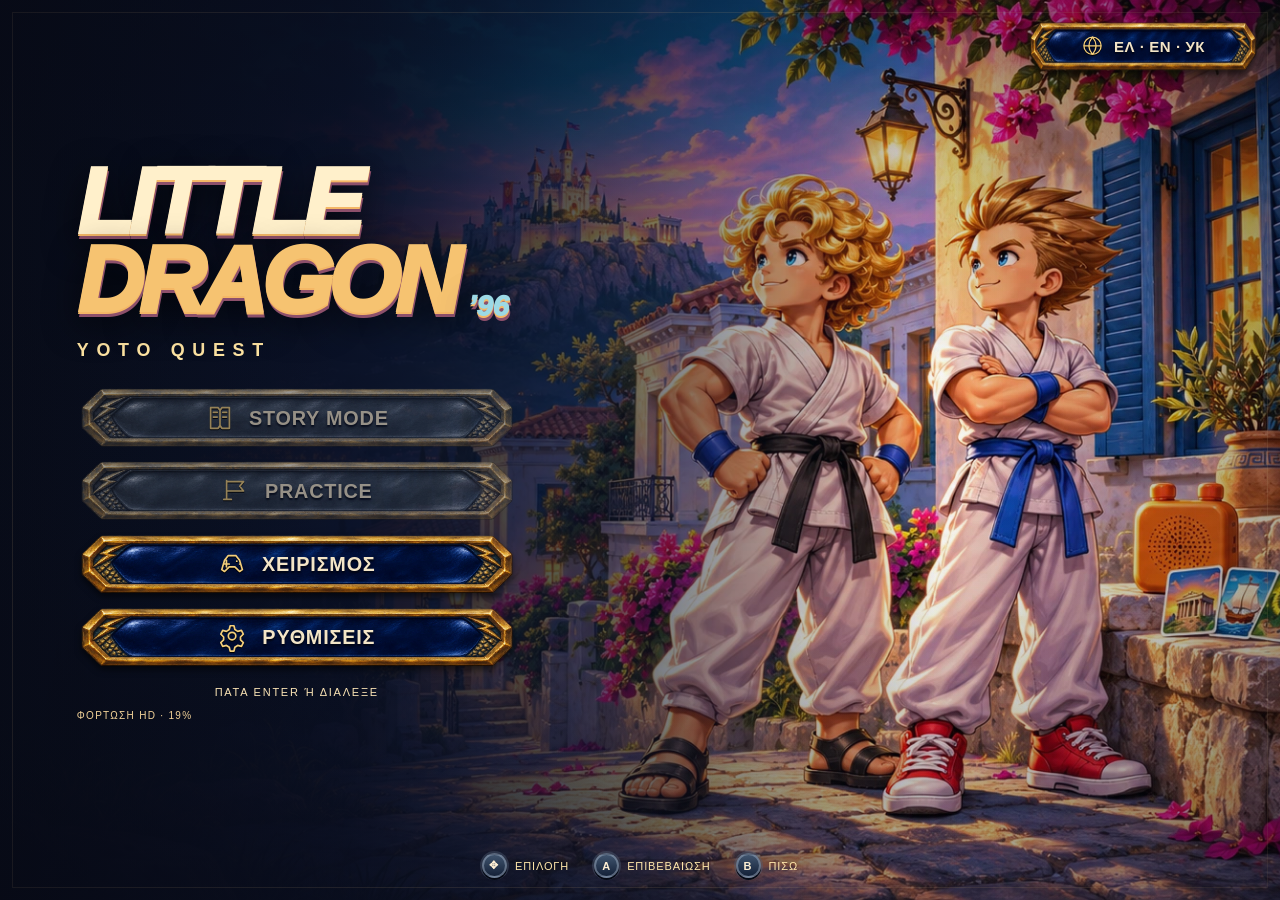
==== index.html @ 13156753 "Fix planted held-item idle poses and strengthen Normal and Hard" ====
<!doctype html>
<html lang="el">
<head>
  <meta charset="utf-8">
  <meta name="viewport" content="width=device-width,initial-scale=1,maximum-scale=1,user-scalable=no,viewport-fit=cover">
  <title>Little Dragon ’96 · Yoto Quest — Arcade Living Story 2.14</title>
  <meta name="description" content="An illustrated arcade adventure for one or two players. Full controller support, HD environments and cinematic atmosphere.">
  <link rel="icon" type="image/png" sizes="32x32" href="assets/app-icon-32.png?v=2.14">
  <link rel="apple-touch-icon" sizes="180x180" href="assets/app-icon-180.png?v=2.14">
  <link rel="manifest" href="manifest.webmanifest?v=2.14">
  <meta name="theme-color" content="#101a2b">
  <meta name="apple-mobile-web-app-capable" content="yes">
  <meta name="mobile-web-app-capable" content="yes">
  <meta name="apple-mobile-web-app-title" content="Yoto Quest">
  <meta name="apple-mobile-web-app-status-bar-style" content="black-translucent">
  <link rel="stylesheet" href="game.css?v=2.14">
  <link rel="stylesheet" href="remaster.css?v=2.14">
  <link rel="stylesheet" href="character-select.css?v=2.14">
  <link rel="stylesheet" href="family-arcade.css?v=2.14">
  <link rel="stylesheet" href="arcade24.css?v=2.14">
  <link rel="stylesheet" href="play-modes.css?v=2.14">
<link rel="stylesheet" href="campaign.css?v=2.14">
<link rel="stylesheet" href="handheld.css?v=2.14">
</head>
<body>
  <main id="game-shell">
    <div id="handheld-hardware" aria-hidden="true"><span class="handheld-brand">YOTO QUEST<small>DRAGON POCKET · 96</small></span><span class="handheld-bezel"></span><span class="handheld-deck-ring"></span><span class="handheld-power">POWER</span><span class="handheld-speaker"></span></div>
    <canvas id="game" width="1920" height="1080" aria-label="Little Dragon ’96 — πεδίο παιχνιδιού"></canvas>
    <button id="pause" class="utility" type="button" aria-label="Παύση" hidden>Ⅱ</button>
    <button id="enable-audio" type="button" hidden>ΕΝΕΡΓΟΠΟΙΗΣΗ ΗΧΟΥ</button>
    <div id="touch" hidden>
      <div class="direction">
        <button data-key="up" aria-label="Πάνω">▲</button>
        <button data-key="left" aria-label="Αριστερά">◀</button>
        <button data-key="down" aria-label="Κάτω">▼</button>
        <button data-key="right" aria-label="Δεξιά">▶</button>
      </div>
      <div class="actions">
        <button data-key="punch" aria-label="Γροθιά">👊</button>
        <button data-key="kick" aria-label="Κλωτσιά">🦶</button>
        <button data-key="block" aria-label="Άμυνα">🛡</button>
        <button data-key="jump" aria-label="Άλμα">↥</button>
        <button data-key="special" aria-label="Ενέργεια">✦</button>
        <button data-key="pickup" aria-label="Σήκωμα ή ρίψη αντικειμένου">↗</button>
        <button data-key="dodge" aria-label="Αποφυγή">↯</button>
      </div>
    </div>
    <section id="screen" aria-label="Μενού παιχνιδιού"><div id="panel"></div></section>
  </main>
  <script src="assets.js?v=2.14"></script>
<script src="world-assets.js?v=2.14"></script>
<script src="sprite-camera.js?v=2.14"></script>
<script src="game.js?v=2.14"></script>
<script src="remaster.js?v=2.14"></script>
<script src="touch-controls.js?v=2.14"></script>
<script src="difficulty.js?v=2.14"></script>
<script src="expansion-meta.js?v=2.14"></script>
<script src="expansion.js?v=2.14"></script>
<script src="character-select.js?v=2.14"></script>
<script src="game-surface.js?v=2.14"></script>
<script src="motion-meta.js?v=2.14"></script>
<script src="arcade-motion.js?v=2.14"></script>
<script src="town-meta.js?v=2.14"></script>
<script src="living-world.js?v=2.14"></script>
<script src="family-arcade.js?v=2.14"></script>
<script src="arcade24.js?v=2.14"></script>
<script src="director-meta.js?v=2.14"></script>
<script src="scene-layout.js?v=2.14"></script>
<script src="encounter-director.js?v=2.14"></script>
<script src="carry-meta.js?v=2.14"></script>
<script src="carry-motion.js?v=2.14"></script>
<script src="play-modes.js?v=2.14"></script>
<script src="campaign-data.js?v=2.14"></script>
<script src="campaign-meta.js?v=2.14"></script>
<script src="campaign-config.js?v=2.14"></script>
<script src="campaign-loader.js?v=2.14"></script>
<script src="campaign-flow.js?v=2.14"></script>
<script src="campaign-views.js?v=2.14"></script>
<script src="brawler-combat.js?v=2.14"></script>
<script src="campaign-scenes.js?v=2.14"></script>
<script src="brawler-air.js?v=2.14"></script>
<script src="brawler-shops.js?v=2.14"></script>
<script src="brawler-balance.js?v=2.14"></script>
<script src="brawler-grips.js?v=2.14"></script>
<script src="boss-waves.js?v=2.14"></script>
<script src="dynamic-weather.js?v=2.14"></script>
<script src="regional-weather.js?v=2.14"></script>
<script src="arcade-destruction.js?v=2.14"></script>
<script src="arcade-bomber.js?v=2.14"></script>
<script src="environment-audio.js?v=2.14"></script>
<script src="enemy-reactions.js?v=2.14"></script>
<script src="locales.js?v=2.14"></script>
<script src="campaign-locales.js?v=2.14"></script>
<script src="localization.js?v=2.14"></script>
</body></html>
---- game.css ----
:root {
  color-scheme: dark;
  font-family: 'Trebuchet MS', Verdana, sans-serif;
  color: #fff3e0;
  background: #080713;
  --gold: #ffcf7c;
  --edge: #5e4960;
}
* { box-sizing: border-box; }
body { margin: 0; }
[hidden] { display: none !important; }
#game-shell { position: fixed; inset: 0; display: grid; place-items: center; }
#game {
  width: min(100vw, 177.7778dvh);
  height: min(100dvh, 56.25vw);
  image-rendering: pixelated;
  background: #151329;
  box-shadow: 0 0 65px #000;
}
#screen {
  position: absolute;
  inset: 0;
  display: grid;
  align-items: safe center;
  justify-items: center;
  overflow: auto;
  padding: clamp(12px, 2vw, 32px);
  background: radial-gradient(ellipse at 50% 60%, #22153955, #090715e8);
}
#screen[data-page="home"] {
  background: linear-gradient(90deg, #100b1ce8, #100b1c30 64%, #0c081944), var(--scene) center / cover;
  justify-items: start;
}
#panel {
  width: min(100%, 960px);
  text-align: center;
}
#screen[data-page="home"] #panel {
  width: min(620px, 100%);
  padding: clamp(18px, 5vw, 80px);
  padding-right: 14px;
  text-align: left;
}
#screen[data-page="home"] .menu-links { justify-content: flex-start; }
h1, h2, p { margin: 0; }
h1, h2 { line-height: .96; }
.logo {
  font-size: clamp(46px, 8vw, 128px);
  font-style: italic;
  font-weight: 1000;
  letter-spacing: -.065em;
  color: var(--gold);
  text-shadow: 0 3px #ff8956, 4px 7px #a03f55, 7px 10px #22142c, 0 8px 22px #100714;
}
.subtitle {
  margin: 17px 0 26px;
  font-size: clamp(17px, 3vw, 35px);
  font-weight: 900;
  letter-spacing: .30em;
  color: #ffeede;
  text-shadow: 2px 4px #21182b;
}
.menu-links { display: flex; flex-wrap: wrap; justify-content: center; gap: 8px; }
button {
  font-family: inherit;
  font-weight: 800;
  font-size: 13px;
  line-height: 1.2;
  letter-spacing: .045em;
  cursor: pointer;
  padding: 11px 17px;
  color: #fff3e0;
  border: 1px solid #8b7696;
  border-radius: 3px;
  background: #251f37e8;
  box-shadow: 0 3px #0d0c19;
}
button.primary { border-color: #ffe0a0; color: #231326; background: #ffc977; box-shadow: 0 3px #a64d4b; }
button:hover { filter: brightness(1.18); }
button:focus-visible { outline: 2px solid #a4efed; outline-offset: 3px; }
.menu-main { display: grid; gap: 10px; margin: 0 0 15px; width: min(245px, 100%); }
.menu-main button { padding: 16px 18px; font-size: 16px; text-align: left; }
.frame {
  background: #1a1528f4;
  border: 1px solid var(--edge);
  border-top: 3px solid var(--gold);
  box-shadow: 0 15px 60px #000b;
  overflow: hidden;
}
.comic {
  display: grid;
  grid-template-rows: auto auto;
  width: min(100%, 960px, 139dvh);
  margin: auto;
  text-align: left;
}
.comic-art { position: relative; overflow: hidden; isolation: isolate; background: #171325; }
.comic img {
  display: block;
  width: 100%;
  height: min(56dvh, 520px);
  object-fit: cover;
  object-position: var(--scene-x, 50%) var(--scene-y, 46%);
  transform-origin: var(--scene-x, 50%) var(--scene-y, 46%);
}
.comic-light, .comic-motes, .comic-wipe { display: none; }
.comic-copy { padding: 14px clamp(14px, 3vw, 30px) 18px; }
.comic-copy h2 { margin: 5px 0 8px; font-size: clamp(17px, 3.7vw, 32px); color: var(--gold); }
.comic-copy p { font-size: clamp(13px, 2.6vw, 17px); line-height: 1.35; }
.comic-nav { margin-top: 12px; display: flex; align-items: center; justify-content: space-between; gap: 12px; }
.muted { color: #d4bdd3; font-size: 12px; }
.card { width: min(560px, 100%); margin: auto; padding: clamp(18px, 5vw, 44px); }
.card h2 { color: var(--gold); margin: 8px 0 14px; font-size: clamp(21px, 5vw, 40px); }
.card .menu-links { margin-top: 21px; }
.card p { line-height: 1.5; }
.hero-select { color: #b4eef9; }
.controls { width: 100%; text-align: center; border-collapse: collapse; margin-top: 12px; font-size: 13px; }
.controls th, .controls td { padding: 5px; border-bottom: 1px solid #433447; }
.controls th:first-child { text-align: left; }
.utility { position: absolute; z-index: 1; right: 10px; bottom: 10px; padding: 6px 10px; background: #110e1cc9; }
#enable-audio { position: absolute; z-index: 3; top: 9px; right: 9px; font-size: 11px; padding: 7px 10px; }
@media (prefers-reduced-motion: no-preference) {
  .cinematic { --glow: #ffad54; --mote: #ffe0a2; --pan: 1.095; --drift: -9px; --light: 69% 60%; }
  .cinematic[data-scene="moon"] { --glow: #8f9cff; --mote: #c0d1ff; --pan: 1.07; --drift: 15px; --light: 29% 11%; }
  .cinematic[data-scene="clue"] { --glow: #ffd398; --mote: #fff0c1; --pan: 1.14; --drift: -11px; --light: 55% 77%; }
  .cinematic[data-scene="petals"] { --glow: #ff929c; --mote: #ffa6bc; --pan: 1.075; --drift: 18px; --light: 32% 20%; }
  .cinematic[data-scene="gold"] { --glow: #ffd259; --mote: #ffe595; --pan: 1.085; --drift: -8px; --light: 50% 68%; }
  .cinematic img { animation: scene-push 9s cubic-bezier(.2,.65,.3,1) both; }
  .cinematic .comic-light, .cinematic .comic-motes, .cinematic .comic-wipe {
    display: block;
    position: absolute;
    inset: 0;
    pointer-events: none;
  }
  .cinematic .comic-light {
    background: radial-gradient(ellipse at var(--light), var(--glow), transparent 59%),
      linear-gradient(150deg, transparent 40%, var(--glow));
    mix-blend-mode: screen;
    animation: scene-light 7s 2 alternate both;
  }
  .cinematic .comic-motes i {
    position: absolute;
    top: var(--y);
    left: var(--x);
    width: var(--s);
    height: var(--s);
    background: var(--mote);
    box-shadow: 0 0 8px currentColor;
    opacity: 0;
    animation: scene-mote var(--duration) var(--delay) ease-in-out 3;
  }
  .cinematic[data-scene="petals"] .comic-motes i { border-radius: 65% 10% 65% 30%; }
  .cinematic[data-scene="gold"] .comic-motes i:nth-child(3n) { transform-origin: center; clip-path: polygon(50% 0, 63% 37%, 100% 50%, 63% 63%, 50% 100%, 37% 63%, 0 50%, 37% 37%); }
  .cinematic .comic-wipe {
    background: linear-gradient(132deg, #161023 60%, #271b40 75%, transparent 90%);
    transform-origin: top left;
    animation: scene-open 550ms cubic-bezier(.12,.65,.35,1) both;
  }
  .cinematic .comic-copy { animation: scene-caption 480ms 130ms ease-out backwards; }
  @keyframes scene-push {
    from { transform: scale(1.018); }
    to { transform: translateX(var(--drift)) scale(var(--pan)); }
  }
  @keyframes scene-light { from { opacity: .075; } to { opacity: .19; } }
  @keyframes scene-open { from { transform: translateX(0); } to { transform: translateX(110%); } }
  @keyframes scene-caption { from { opacity: 0; transform: translateY(7px); } to { opacity: 1; transform: translateY(0); } }
  @keyframes scene-mote {
    0% { opacity: 0; transform: translate(0, 9px) rotate(0); }
    45% { opacity: .69; }
    100% { opacity: 0; transform: translate(calc(var(--drift) * 3), -55px) rotate(130deg); }
  }
}
#touch { position: absolute; inset: auto 8px 7px; justify-content: space-between; align-items: end; display: none; pointer-events: none; }
#touch button { pointer-events: auto; padding: 0; min-width: 32px; min-height: 34px; touch-action: none; }
#touch .direction { display: grid; grid-template: auto auto / repeat(3, 1fr); gap: 2px; }
#touch .direction button:first-child { grid-column: 2; }
#touch .direction button:nth-child(2) { grid-area: 2 / 1; }
@media (pointer: coarse) {
  #touch { display: flex; }
  .utility { bottom: 82px; }
}
@media (max-width: 650px) {
  #screen[data-page="home"] { background-position: 45% center; }
  .comic img { height: min(46dvh, 60vw); }
}
---- remaster.css ----
/* Console presentation: theatrical screens, deliberate focus, no website card grid. */
:root{--gold:#f9d08c;--mint:#a3ece6;--safe-top:env(safe-area-inset-top,0px);--safe-bottom:env(safe-area-inset-bottom,0px);font-family:'Trebuchet MS',Verdana,sans-serif}
html,body{width:100%;height:100%;overflow:hidden;overscroll-behavior:none;touch-action:manipulation}
#game{image-rendering:auto;box-shadow:none}
#game-shell{background:#070a16}
#screen{isolation:isolate;padding:clamp(20px,4vw,65px);padding-bottom:calc(66px + var(--safe-bottom));overflow:hidden;background:radial-gradient(ellipse at 76% 30%,#483d5a88,transparent 65%),linear-gradient(105deg,#080d1cf5,#141b30e8)}
#screen::before{content:'';position:absolute;inset:12px;pointer-events:none;z-index:-1;border:1px solid #f4d39927;clip-path:polygon(0 0,100% 0,100% 100%,0 100%)}
#screen::after{content:'';position:absolute;inset:0;z-index:-1;pointer-events:none;background:radial-gradient(ellipse at center,transparent 35%,#07081390)}
#panel{max-height:100%;overflow-y:auto;overscroll-behavior:contain;scrollbar-width:thin;scrollbar-color:#8f7b6260 transparent;width:min(1100px,100%);text-align:left;padding:5px 8px}
#screen[data-page="home"]{background:linear-gradient(90deg,#080d1afc 0%,#0a1024ed 27%,#0d1326a0 48%,#16162b08 73%),var(--scene) 67% center/cover;align-items:center}
#screen[data-page="home"] #panel{padding:0 0 0 clamp(5px,3vw,50px);width:min(640px,57%);overflow:visible}
.edition-mark,.eyebrow{display:block;color:#bfc2d2;font-size:11px;font-weight:800;letter-spacing:.24em;margin-bottom:20px}
.logo{position:relative;font-size:clamp(43px,6.2vw,92px);line-height:.85;letter-spacing:-.055em;text-shadow:0 2px #f4b766,1px 5px #8d506b,0 10px 35px #000b;font-style:italic;color:#fff0cb}
.logo span{color:#f6c371}.logo em{font-size:.32em;letter-spacing:0;position:absolute;bottom:2px;margin-left:12px;color:#9cd9e5}
.subtitle{font-size:clamp(13px,1.4vw,20px);margin:22px 0 28px;letter-spacing:.43em;font-weight:800;color:#d8dbdf;text-shadow:none}
button{font:inherit;letter-spacing:inherit;border:0;border-radius:0;background:transparent;color:inherit;box-shadow:none;transition:color .12s,background .12s,transform .12s;touch-action:manipulation}
button.primary{background:transparent;color:var(--gold);border:0;box-shadow:none}
button:hover{filter:none;color:var(--gold)}
button:focus,button:focus-visible{outline:2px solid #f5d594;outline-offset:3px;background:#ffd38a17;color:#fff1cc}
.console-menu{display:grid;gap:3px;width:min(370px,100%)}
.console-menu button{position:relative;display:flex;align-items:center;gap:17px;min-height:61px;padding:9px 16px;text-align:left;border-left:2px solid transparent;outline:none}
.console-menu button b{display:block;font-size:clamp(16px,1.6vw,21px);letter-spacing:.04em}
.console-menu button small{display:block;color:#a4adc1;font-size:12px;margin-top:4px;font-weight:500}
.console-menu button .menu-arrow{font-size:9px;opacity:0;transform:translateX(-8px);color:var(--gold);transition:.15s}
.console-menu button:focus,.console-menu button:hover{border-left-color:var(--gold);background:linear-gradient(90deg,#edc88525,transparent);transform:translateX(5px)}
.console-menu button:focus .menu-arrow,.console-menu button:hover .menu-arrow{opacity:1;transform:none}
.title-note{display:block;margin-top:23px;font-size:10px;letter-spacing:.16em;color:#9ca5bc}
#hd-loading{display:block;margin-top:12px;font-size:10px;color:#f3d399;letter-spacing:.13em}button:disabled{opacity:.4;cursor:wait}
.console-hints{position:absolute;display:flex;align-items:center;gap:25px;bottom:calc(22px + var(--safe-bottom));left:clamp(30px,6vw,100px);right:25px;font-size:10px;letter-spacing:.08em;color:#bdc5d8;pointer-events:none}
.console-hints span{display:flex;align-items:center;gap:8px}.console-hints i{font-style:normal;display:inline-grid;place-items:center;border:1px solid #b1bed16e;border-radius:50%;min-width:22px;height:22px;padding:0 5px;color:#fff0d4;font-weight:800}
.console-settings,.console-guide{width:min(850px,100%);margin:auto}.console-settings header{display:flex;justify-content:space-between;align-items:baseline;gap:20px;border-bottom:1px solid #e6c79035;padding-bottom:16px}.console-settings header .eyebrow{margin:0;font-size:10px}.console-settings h2,.console-guide h2{font-size:clamp(24px,3.5vw,43px);font-weight:800;letter-spacing:.03em;color:#fff0cc}
.settings-tabs{display:flex;margin:20px 0 18px;border-bottom:1px solid #aeb8d025;gap:20px}.settings-tabs button{padding:10px 5px 14px;font-size:12px;letter-spacing:.10em;font-weight:800;border-bottom:2px solid transparent;color:#9fa9be}.settings-tabs button.active{color:var(--gold);border-bottom-color:var(--gold)}
.setting-list{display:grid;gap:4px}.setting-row{display:flex;align-items:center;justify-content:space-between;gap:20px;width:100%;min-height:61px;padding:11px 15px;border-bottom:1px solid #8f9bb91b;text-align:left}.setting-row b{font-size:13px;letter-spacing:.04em}.setting-row small{display:block;color:#a2aec5;font-size:11px;margin-top:4px}.setting-row strong{white-space:nowrap;color:var(--gold);font-size:13px}.setting-row i{font-style:normal;color:#94a2b9;padding:0 10px}
.setting-row:focus{outline-offset:-2px}.back-command{margin-top:20px;font-size:12px;letter-spacing:.09em;min-height:44px;padding:10px 15px;color:var(--gold)}
#pad-status{font-size:11px;color:#9dafc0;margin-top:15px;min-height:16px}
.frame{background:transparent;border:0;box-shadow:none;overflow:visible}.card{width:min(660px,100%);padding:30px 15px;text-align:center}.card h2{font-size:clamp(34px,5vw,60px);color:#ffe7ac;letter-spacing:.02em;margin:14px 0 23px}.card p{color:#b5c1d6;font-size:16px}.card .menu-links{display:grid;width:min(320px,100%);margin:30px auto 0;gap:8px}.card button{padding:13px 20px;font-weight:800;font-size:15px;letter-spacing:.05em;border-left:2px solid #aab8d226}.card button:focus{border-left-color:var(--gold)}
#screen[data-page="intro"],#screen[data-page="ending"]{padding:0;padding-bottom:0;background:#05070d}
#screen[data-page="intro"] #panel,#screen[data-page="ending"] #panel{width:100%;height:100%;max-height:none;overflow:hidden;padding:0}
.comic{display:block;position:relative;isolation:isolate;width:100%;height:100%;margin:0}.comic-art{position:absolute;inset:0}.comic img{width:100%;height:100%;object-fit:cover}.comic-copy{position:absolute;bottom:0;left:0;right:0;padding:70px clamp(24px,7vw,110px) calc(28px + var(--safe-bottom));background:linear-gradient(transparent,#060b1beb 38%,#060a16);text-align:left}.comic-copy h2{font-size:clamp(22px,3vw,38px);letter-spacing:.03em;margin:0 0 12px}.comic-copy p{font-size:clamp(14px,1.5vw,21px);line-height:1.5;max-width:900px}.comic-nav{margin-top:19px}.comic-nav button{font-size:13px;letter-spacing:.09em;padding:12px 22px;border-bottom:1px solid #f4cd8355}.comic-nav .muted{font-size:11px;letter-spacing:.15em}
#screen[data-page="intro"] .console-hints,#screen[data-page="ending"] .console-hints{display:none}
.guide-grid{display:grid;grid-template-columns:1fr 1fr;gap:35px;align-items:center;margin:28px 0}.guide-lines{display:grid;grid-template-columns:1fr 1fr;gap:16px}.guide-lines p{font-size:12px;line-height:1.4;color:#afbbce}.guide-lines b{display:block;color:#ffe3a2;font-size:11px;margin-bottom:4px}.keyboard-guide{font-size:12px;color:#b2bed0;line-height:1.7}
.controller-diagram{position:relative;width:280px;height:140px;margin:auto;border:2px solid #9ba9bd;border-radius:60px 60px 45px 45px;background:linear-gradient(130deg,#333f53,#182033)}.pad-wing{position:absolute;bottom:-19px;width:67px;height:86px;background:#222d41;border:2px solid #9ba9bd;border-top:0;border-radius:0 0 38px 28px}.pad-wing.left{left:-2px;transform:rotate(12deg)}.pad-wing.right{right:-2px;transform:rotate(-12deg)}.pad-cross{position:absolute;left:32px;top:25px;font-size:40px;color:#f3d19d}.pad-stick{position:absolute;left:108px;top:68px;font-size:32px;color:#7688a1}.pad-face{position:absolute;right:18px;top:14px;width:91px;height:82px}.pad-face i{position:absolute;font-style:normal;font-size:10px;color:#efddbf}.pad-face i:nth-child(1){top:0;left:30px}.pad-face i:nth-child(2){top:28px;left:0}.pad-face i:nth-child(3){top:28px;right:0}.pad-face i:nth-child(4){bottom:0;left:30px}
.touch-guide{font-size:12px;line-height:1.6;color:#b6c5d6;margin:12px 0}.touch-guide b{color:#f3d19d}
.utility{border:1px solid #f8d69066;border-radius:50%;width:44px;height:44px;bottom:auto;top:calc(45px + var(--safe-top));right:calc(14px + env(safe-area-inset-right,0px));background:#111c30a6;z-index:4;backdrop-filter:blur(8px)}
#enable-audio{display:none!important}.high-contrast button:focus{outline:3px solid #fff;background:#353f58}.calm *{animation:none!important;transition:none!important}
.asset-error{position:absolute;bottom:10px;left:20px;background:#301b2c;padding:14px}
/* Thumb reach zones, not a miniature keyboard. */
#touch{inset:0;z-index:3;pointer-events:none;align-items:initial;justify-content:initial}
#stick-zone{position:absolute;left:env(safe-area-inset-left,0px);bottom:var(--safe-bottom);width:min(43vw,310px);height:min(48vh,215px);pointer-events:auto;touch-action:none;user-select:none}
#stick-base{position:absolute;left:calc(50% - 53px);top:calc(50% - 53px);width:106px;height:106px;border:1px solid #e4eafb40;border-radius:50%;background:radial-gradient(circle,#b9cbf00b,#1b26394d);box-shadow:inset 0 0 24px #0003;opacity:.58;pointer-events:none}
#stick-base.engaged{opacity:1;border-color:#ffdda777}.stick-rings{position:absolute;inset:17px;border:1px solid #e7ebff25;border-radius:50%}#stick-knob{position:absolute;width:45px;height:45px;left:29.5px;top:29.5px;border-radius:50%;background:linear-gradient(135deg,#d3dbed77,#7184a64d);border:1px solid #f6e5c99c;box-shadow:0 3px 13px #0005}.stick-caption{position:absolute;left:0;right:0;bottom:7px;text-align:center;font-size:8px;letter-spacing:.18em;color:#dde7fa60;pointer-events:none}
.touch-cluster{position:absolute;bottom:calc(12px + var(--safe-bottom));right:calc(17px + env(safe-area-inset-right,0px));width:236px;height:166px;pointer-events:none}
#touch .action-disc{position:absolute;display:flex;align-items:center;justify-content:center;flex-direction:column;gap:2px;min-width:48px;min-height:48px;padding:5px;width:54px;height:54px;border-radius:50%;border:1px solid #d6e0f46b;background:radial-gradient(circle at 35% 25%,#63768b70,#131e32a3);color:#e7ecf8;box-shadow:0 3px 13px #0004,inset 0 0 10px #ffffff09;pointer-events:auto;touch-action:none;user-select:none;outline-offset:2px}
#touch .action-disc svg{width:25px;height:25px}#touch .action-disc small{font-size:6px;letter-spacing:.04em;font-weight:800}#touch .action-disc.attack{width:72px;height:72px;right:65px;bottom:3px;border-color:#ffd591a3;background:radial-gradient(circle at 35% 25%,#e1b26b8c,#77574482);color:#fff0ca}#touch .action-disc.attack svg{width:32px;height:32px}
#touch .action-disc.jump{right:0;bottom:35px}#touch .action-disc.block{right:5px;bottom:104px}#touch .action-disc.special{right:75px;bottom:95px;color:#aff3f3;border-color:#86ddde8c}#touch .action-disc.dodge{right:148px;bottom:57px;width:54px;height:54px}#touch .action-disc.pickup{right:148px;bottom:116px;color:#ffe7a8;border-color:#e6cc86b0}
#touch .action-disc.pressed{background:#f3ca9199;transform:scale(.93);border-color:#fff3d0;box-shadow:0 0 20px #ffc97730}.touch-onboarding{position:absolute;left:50%;top:40%;transform:translate(-50%,-50%);max-width:85%;width:max-content;padding:12px 18px;border-radius:20px;background:#0e192be8;border:1px solid #c9ddff40;font-size:12px;color:#e2ecff;pointer-events:none;text-align:center}
@media(pointer:coarse){#touch:not([hidden]){display:block}.utility{width:44px;height:44px;bottom:auto;top:calc(39px + var(--safe-top))}.console-hints{display:none}#screen{padding-bottom:calc(25px + var(--safe-bottom))}}
@media(pointer:coarse) and (orientation:portrait){.touch-game #game{align-self:start;margin-top:calc((100dvh - 56.25vw)*.24)}.touch-game #game-shell{background:radial-gradient(ellipse at 50% 65%,#1c2940,#070b16 65%)}#stick-zone{width:46vw;height:220px;bottom:calc(65px + var(--safe-bottom))}.touch-cluster{transform:scale(.89);transform-origin:bottom right;bottom:calc(95px + var(--safe-bottom));right:12px;width:224px}.touch-game .utility{top:calc(14px + var(--safe-top))}.touch-onboarding{top:62%;font-size:11px;max-width:94%}}
@media(pointer:coarse) and (max-height:430px){#stick-zone{height:170px;width:32vw}.touch-cluster{transform:scale(.90);transform-origin:bottom right;bottom:calc(7px + var(--safe-bottom))}.stick-caption{bottom:3px}}
.left-handed #stick-zone{left:auto;right:env(safe-area-inset-right,0px)}.left-handed .touch-cluster{right:auto;left:calc(17px + env(safe-area-inset-left,0px));transform-origin:bottom left}
@media(pointer:coarse) and (orientation:portrait){.comic-art{padding-top:12dvh;display:block}.comic img{width:100%;height:auto;aspect-ratio:16/9;object-fit:contain;object-position:center;animation:none}.comic-copy{bottom:6dvh;padding-top:35px}.comic-nav button{min-height:48px}}
.difficulty-screen{width:min(1040px,100%);margin:auto;text-align:center}.difficulty-screen .eyebrow{margin-bottom:15px}.difficulty-screen h2{color:#ffe4aa;font-size:clamp(25px,4vw,48px);letter-spacing:.02em}.difficulty-intro{font-size:14px;color:#b6c5d7;margin-top:15px}.difficulty-options{display:grid;grid-template-columns:repeat(3,1fr);gap:20px;margin-top:32px}.difficulty-choice{position:relative;display:flex;flex-direction:column;align-items:center;justify-content:center;gap:12px;min-height:240px;padding:25px 20px;border-top:1px solid #a5bbd14a;border-bottom:1px solid #a5bbd14a;background:linear-gradient(0deg,#111d3220,#1d2b4330);text-align:center}.difficulty-mark{font-size:37px;font-family:Georgia,serif;color:#a3bacb;letter-spacing:.1em}.difficulty-choice b{font-size:20px;letter-spacing:.06em;color:#f0e4c8}.difficulty-choice strong{font-size:12px;color:#b9cbd7}.difficulty-choice>span:last-child{font-size:12px;line-height:1.6;color:#95a9be;max-width:250px}.difficulty-choice:focus,.difficulty-choice:hover{background:linear-gradient(0deg,#f4c67910,#f4c67920);border-color:#f8d18b;outline:2px solid #f8d18b}.difficulty-choice:focus .difficulty-mark{color:#f8d18b}.difficulty-choice.selected::after{content:'ΤΕΛΕΥΤΑΙΑ ΕΠΙΛΟΓΗ';position:absolute;top:8px;font-size:8px;letter-spacing:.12em;color:#ddc99e}
@media(max-height:550px) and (min-width:700px){.difficulty-options{margin-top:17px;gap:14px}.difficulty-choice{min-height:170px;padding:18px 13px;gap:7px}.difficulty-mark{font-size:27px}.difficulty-choice b{font-size:17px}.difficulty-choice>span:last-child{font-size:10px}.difficulty-intro{margin-top:10px;font-size:12px}.difficulty-screen .eyebrow{margin-bottom:10px;font-size:9px}}
@media(max-width:699px){.difficulty-options{grid-template-columns:1fr;gap:10px;margin-top:22px}.difficulty-choice{display:grid;grid-template-columns:46px 1fr;min-height:106px;gap:4px 12px;padding:15px;text-align:left;align-items:center}.difficulty-mark{grid-row:1/4;align-self:center;font-size:29px}.difficulty-choice b{font-size:17px}.difficulty-choice strong{font-size:10px}.difficulty-choice>span:last-child{font-size:10px;max-width:none;line-height:1.4}.difficulty-choice.selected::after{top:5px;right:9px;font-size:7px}.difficulty-intro{font-size:12px;line-height:1.6}.difficulty-screen h2{font-size:26px}}
.story-canvas{display:block;width:100%;height:100%;object-fit:cover}.comic-nav .comic-skip{font-size:10px;color:#bec5d6;padding:12px;min-height:44px}.comic-nav{flex-wrap:wrap}.difficulty-choice.selected::after{content:'ΠΡΟΕΠΙΛΟΓΗ'}
@media(pointer:coarse) and (orientation:portrait){.story-canvas{width:100%;height:auto;aspect-ratio:16/9;object-fit:contain}#screen[data-page="home"]{background-color:#080f20;background-image:linear-gradient(0deg,#080f20 25%,#080f20e0 48%,#080f2000 78%),var(--scene);background-size:100% 100%,auto 48dvh;background-position:center,70% top;background-repeat:no-repeat}}
@media(max-height:650px) and (min-width:700px){#screen{padding:18px 40px 47px}.edition-mark{margin-bottom:12px;font-size:9px}.logo{font-size:57px}.subtitle{margin:14px 0 15px}.console-menu button{min-height:44px;padding:6px 12px}.console-menu button b{font-size:15px}.console-menu button small{font-size:10px}.title-note{margin-top:15px}.console-hints{bottom:12px}.setting-row{min-height:47px;padding:7px 12px}.settings-tabs{margin:10px 0}.console-settings h2{font-size:26px}.guide-grid{margin:18px 0;gap:20px}.guide-lines{gap:9px}.controller-diagram{transform:scale(.8)}.back-command{margin-top:8px}.card{padding:10px}.card h2{font-size:36px}}
@media(max-width:699px){#screen{padding:calc(23px + var(--safe-top)) 18px calc(64px + var(--safe-bottom))}#screen[data-page="home"]{background-position:64% center;background-image:linear-gradient(0deg,#080f20ff 5%,#080f20e0 45%,#080e2080 76%),var(--scene);align-items:end}#screen[data-page="home"] #panel{width:100%;padding:0 9px}.edition-mark{font-size:8px;margin-bottom:15px}.logo{font-size:58px}.subtitle{font-size:13px;margin:18px 0 20px}.console-menu{width:100%}.console-menu button{min-height:55px}.console-menu button b{font-size:17px}.title-note{font-size:8px;margin-top:18px}.console-hints{left:25px;gap:14px;bottom:calc(18px + var(--safe-bottom));font-size:8px}.console-hints i{height:20px;min-width:20px}.console-hints span:last-child{display:none}.console-settings header{display:block}.console-settings header .eyebrow{margin-bottom:10px}.settings-tabs{gap:7px;justify-content:space-between}.settings-tabs button{font-size:9px;min-height:44px}.setting-row{min-height:70px;gap:8px;padding:10px 7px}.setting-row b{font-size:11px}.setting-row small{font-size:10px;max-width:165px}.setting-row strong{font-size:10px}.setting-row i{padding:0 3px}.guide-grid{grid-template-columns:1fr;margin:20px 0;gap:28px}.controller-diagram{transform:scale(.82);margin-bottom:-10px}.guide-lines{gap:13px}.keyboard-guide{font-size:10px}.comic-copy{padding:65px 22px calc(23px + var(--safe-bottom))}.comic-copy h2{font-size:21px}.comic-copy p{font-size:14px}.comic img{height:100%;object-position:var(--scene-x) 35%}.comic-nav button{padding:13px;font-size:11px}.card p{font-size:14px}}
---- character-select.css ----
#screen[data-page="characters"]{background:radial-gradient(ellipse at 50% 65%,#29485b55,transparent 65%),repeating-linear-gradient(135deg,#111c2a 0 2px,#0b1422 2px 9px);--seat-color:#86eaff}
.character-screen{width:min(100%,940px);margin:auto;text-align:center}.character-screen h2{font-size:clamp(28px,3.6vw,48px);font-style:italic;color:var(--seat-color);text-shadow:3px 3px #152b40}.character-screen h2 em{display:block;font-size:.43em;letter-spacing:.16em;color:#fff0ce;margin-top:12px;font-style:normal}.character-status{font-size:12px;color:#c3d5e1;min-height:20px;margin-top:20px;letter-spacing:.04em}
.hero-options{display:grid;grid-template-columns:1fr 1fr;gap:24px;max-width:750px;margin:24px auto 0}.hero-choice{position:relative;display:flex;flex-direction:column;align-items:center;isolation:isolate;border:2px solid #7895ab55;background:linear-gradient(150deg,#26425888,#101e32);padding:0;overflow:hidden;min-height:350px;transition:border-color .15s,box-shadow .15s}.hero-choice::before{content:'';position:absolute;inset:0;background:radial-gradient(ellipse at 50% 40%,#b8e7ff22,transparent 70%);z-index:-1}.hero-choice canvas{display:block;width:100%;height:clamp(210px,32dvh,355px);object-fit:contain;filter:drop-shadow(2px 0 0 #a1d3df77) drop-shadow(-2px 0 0 #a1d3df77)}.hero-choice:focus,.hero-choice:hover{outline:2px solid var(--seat-color);outline-offset:5px;border-color:var(--seat-color);box-shadow:0 0 35px #a0e5ff25;background:linear-gradient(150deg,#315f72,#13263c)}.hero-choice:focus canvas,.hero-choice:hover canvas{filter:drop-shadow(3px 0 0 var(--seat-color)) drop-shadow(-3px 0 0 var(--seat-color)) drop-shadow(0 0 12px #b1edff55)}.hero-name{display:block;width:100%;padding:15px 10px 11px;background:#0c1527cc;border-top:1px solid #b8ddf344}.hero-name b{display:block;font-size:25px;letter-spacing:.08em;color:#fff2cc}.hero-name small{display:block;margin-top:7px;font-size:11px;color:#b8c5d6;font-weight:500}.hero-seat{position:absolute;left:16px;top:14px;font-size:25px;font-style:italic;font-weight:900;color:var(--seat-color);z-index:1;text-shadow:2px 2px #0c1b2e}.hero-confirm{display:block;font-size:10px;letter-spacing:.18em;padding:12px;color:var(--seat-color);opacity:.4}.hero-choice:focus .hero-confirm{opacity:1}.hero-locked{animation:hero-lock .36s steps(1,end) 2!important}.hero-locked .hero-confirm{opacity:1}.hero-locked .hero-confirm::before{content:var(--hero-ready-text,'ΕΤΟΙΜΟΣ! · ')}
@keyframes hero-lock{0%,100%{background:#fff0c3;border-color:#fff8de;box-shadow:0 0 50px #fff0b780}50%{background:#173b53;border-color:var(--seat-color);box-shadow:0 0 25px #8be5ff55}}
#game-shell,#game-shell *{-webkit-user-select:none;user-select:none;-webkit-touch-callout:none;-webkit-tap-highlight-color:transparent}#game-shell img,#game-shell canvas{-webkit-user-drag:none}#game-shell{width:var(--game-viewport-width,100vw);height:var(--game-viewport-height,100dvh)}#game{width:min(100vw,calc(var(--game-viewport-height,100dvh)*16/9));height:min(var(--game-viewport-height,100dvh),56.25vw)}.viewport-changing #game-shell *,.viewport-changing #game-shell *::before,.viewport-changing #game-shell *::after{transition:none!important}
@media(pointer:coarse) and (orientation:portrait){#screen[data-page="home"]{background-size:100% 100%,auto 48dvh;background-position:center,75% top;background-repeat:no-repeat}.touch-game #game{margin-top:calc((var(--game-viewport-height,100dvh) - 56.25vw)*.24)}}
.calm .hero-locked{animation:none!important;outline:4px solid #fff1b0;outline-offset:5px}
.arcade-story-hint{display:flex;justify-content:space-between;gap:25px;margin-top:24px;padding-top:12px;border-top:1px solid #fff1cf33;color:#c8d4df;font-size:10px;letter-spacing:.13em;animation:story-hint 2.4s ease-in-out infinite}.comic{cursor:pointer}.arcade-story-hint span{color:#ffe2a3}@keyframes story-hint{50%{opacity:.55}}
.title-ambient{position:absolute;inset:0;width:100%;height:100%;pointer-events:none;z-index:0}#screen[data-page="home"] #panel{position:relative;z-index:1}
@media(max-width:699px){.hero-options{gap:12px;margin-top:18px}.hero-choice{min-height:260px}.hero-choice canvas{height:220px}.hero-name{padding:13px 4px}.hero-name b{font-size:18px}.hero-name small{font-size:9px}.hero-confirm{font-size:8px;letter-spacing:.06em}.hero-seat{font-size:19px;left:9px;top:10px}.character-status{font-size:10px;line-height:1.6}.character-screen h2{font-size:31px}}
@media(max-height:550px) and (min-width:700px){.character-screen .eyebrow{font-size:9px;margin-bottom:8px}.character-screen h2{font-size:26px}.character-screen h2 em{margin-top:6px}.character-status{margin-top:9px;font-size:10px}.hero-options{margin-top:8px;max-width:570px;gap:20px}.hero-choice{min-height:190px}.hero-choice canvas{height:135px}.hero-name{padding:7px}.hero-name b{font-size:17px}.hero-name small{display:none}.hero-confirm{padding:7px;font-size:8px}.hero-seat{font-size:20px}}
---- family-arcade.css ----
#screen[data-page="intro"],#screen[data-page="ending"]{padding:16px!important;background:radial-gradient(ellipse at center,#243148,#060a13 80%);align-items:center;justify-content:center}
#screen[data-page="intro"] #panel,#screen[data-page="ending"] #panel{width:min(1060px,92vw,calc((100dvh - 190px)*1.777));height:auto;max-height:96dvh;padding:0}
.comic{height:auto!important;display:flex;flex-direction:column;border:1px solid #e6c98a8c;box-shadow:0 15px 65px #000b,0 0 0 5px #182238;margin:auto;background:#101c30;overflow:hidden}
.comic-art{position:relative!important;inset:auto!important;aspect-ratio:16/9;padding:0!important;flex:none;width:100%;overflow:hidden}
.comic-art .story-canvas{width:100%;height:100%;object-fit:contain}
.comic-copy{position:relative!important;inset:auto!important;background:linear-gradient(130deg,#19273c,#0e182b);padding:17px 25px!important;min-height:142px;border-top:1px solid #dbc18c6b;text-align:left}
.comic-copy h2{font-size:clamp(16px,2vw,25px);margin:0 0 8px;color:#ffdea0}
.comic-copy p{font-size:clamp(13px,1.4vw,18px);line-height:1.55;min-height:3.1em;margin:0;font-family:"Trebuchet MS",sans-serif;color:#f0eee4}
.arcade-story-hint{position:relative;inset:auto;margin:10px 0 0;font-size:9px;color:#bdd0e1;display:flex;justify-content:space-between}
.arcade-story-hint[data-typing]::after{content:var(--story-reveal-hint,'A / ΑΓΓΙΓΜΑ · ΟΛΟ ΤΟ ΚΕΙΜΕΝΟ');color:#ffdfa0}
.arcade-story-hint[data-typing]{font-size:0}.arcade-story-hint[data-typing] span{font-size:9px}
#touch .touch-cluster{width:195px;height:180px}
#touch .action-disc{width:58px;height:58px}
#touch .action-disc.attack{width:68px;height:68px;right:124px;bottom:62px}
#touch .action-disc.jump{right:62px;bottom:0}
#touch .action-disc.block{right:0;bottom:62px}
#touch .action-disc.pickup{right:62px;bottom:124px;display:flex!important}
#touch .action-disc.pickup:disabled{opacity:.45}
#touch .action-disc.attack.charging{box-shadow:0 0 0 3px #ffe29d99,0 0 25px #e2bb7666}
#stick-base.running{border-color:#ffde9c;box-shadow:0 0 18px #f9d48844}
@media(max-width:600px){#screen[data-page="intro"] #panel,#screen[data-page="ending"] #panel{width:94vw}.comic-copy{padding:14px 15px!important;min-height:160px}.comic-copy h2{font-size:17px}.comic-copy p{font-size:14px}}
@media(max-height:500px) and (min-width:600px){#screen[data-page="intro"] #panel,#screen[data-page="ending"] #panel{width:min(75vw,calc((100dvh - 124px)*1.777))}.comic-copy{min-height:100px;padding:9px 14px!important}.comic-copy h2{font-size:14px;margin-bottom:4px}.comic-copy p{font-size:11px;line-height:1.4}.arcade-story-hint{margin-top:6px;font-size:8px}}
---- arcade24.css ----
/* Physical command plaques, cabinet panels and fighting-game roster frames. */
#game-shell{touch-action:none;overscroll-behavior:none}
#game,#touch,#touch *{touch-action:none}
#panel{scrollbar-width:none}#panel::-webkit-scrollbar{display:none}
#panel .arcade-command{position:relative;isolation:isolate;display:flex;align-items:center;justify-content:center;gap:14px;min-height:68px;width:100%;padding:14px 42px;border:0!important;outline:0;background:transparent!important;color:#f3e5c7;box-shadow:none!important;transform:none!important;transition:none!important;text-shadow:0 2px 2px #020510;font-weight:900;letter-spacing:.035em;cursor:pointer}
#panel .arcade-command::before{content:'';position:absolute;inset:0;background-image:url('assets/arcade-button-skin.webp');background-size:100% 400%;background-position:center 0%;background-repeat:no-repeat;z-index:-1;filter:drop-shadow(0 4px 3px #0008);pointer-events:none}
#panel .arcade-command:is(:focus,:focus-visible,:hover,.active)::before{background-position:center 33.333333%;filter:drop-shadow(0 0 8px #ffd98855)}
#panel .arcade-command:active::before{background-position:center 66.666667%}
#panel .arcade-command:disabled::before{background-position:center 100%;filter:none}
#panel .arcade-command:disabled{opacity:.6;cursor:default}
#panel .arcade-command b{font-size:clamp(16px,1.55vw,23px);font-weight:900;color:inherit}
.command-icon{display:flex;align-items:center;justify-content:center;width:30px;height:30px;color:#f4cf7c;flex:none}.command-icon svg{width:100%;height:100%;filter:drop-shadow(0 1px #000)}
.command-chevron{position:absolute;right:24px;color:#f8d58c;font-size:12px;opacity:0}
.arcade-command:is(:focus,:focus-visible):not(:disabled) .command-chevron{opacity:1}
.console-menu{gap:5px;width:min(440px,100%)}
#screen[data-page="home"] #panel{width:min(650px,57%);padding-left:clamp(6px,2vw,35px)}
.arcade-title .logo{font-size:clamp(56px,7.2vw,100px)}.arcade-title .subtitle{margin:20px 0 23px;color:#ffe5a3}
.arcade-start-hint{display:block;text-align:center;width:min(440px,100%);margin-top:15px;font-size:11px;letter-spacing:.16em;color:#fbe4b5;animation:arcade-cue 1.3s steps(1,end) infinite}
@keyframes arcade-cue{0%,65%{opacity:1}66%,100%{opacity:.35}}
.calm .arcade-start-hint{animation:none}
.console-hints{justify-content:center;left:20px;right:20px;font-size:11px;color:#ffe7ab}
.console-hints i{border-width:2px;box-shadow:0 2px 0 #050914,0 0 0 2px #52607666;background:linear-gradient(#40546e,#142138);min-width:25px;height:25px}
.arcade-settings,.arcade-guide,.arcade-difficulty{max-width:1020px;margin:auto;text-align:center}
.arcade-settings h2,.arcade-guide h2,.arcade-difficulty h2{font-size:clamp(24px,3vw,42px);font-style:italic;color:#ffe5a3;text-shadow:2px 3px #5a391e,0 0 16px #000;margin:0 0 16px}
.arcade-settings .settings-tabs{display:grid;grid-template-columns:repeat(4,1fr);gap:10px;margin:12px 0 17px;border:0}
#panel .arcade-tab{min-height:59px;padding:12px 20px;gap:8px}
#panel .arcade-tab b{font-size:13px}.arcade-tab>svg{width:24px;height:24px;color:#f8d790;flex:none}
.arcade-settings .setting-list{display:grid;grid-template-columns:1fr 1fr;gap:9px 16px}
#panel .arcade-setting{flex-direction:column;gap:5px;min-height:85px;padding:15px 34px}
#panel .arcade-setting b{font-size:14px}
.setting-value{display:flex;gap:17px;align-items:center;justify-content:center;color:#ffe3a4;width:100%}.setting-value strong{font-size:15px;white-space:nowrap}.setting-value i{font-style:normal;font-size:10px;color:#c9e4f0}
.arcade-settings>.arcade-command,.arcade-guide>.arcade-command,.arcade-difficulty>.arcade-command{max-width:350px;margin:12px auto 0}
.arcade-settings #pad-status,.arcade-guide #pad-status{min-height:0;margin:7px 0;font-size:11px}
.arcade-control-grid{display:grid;grid-template-columns:1fr 1fr;gap:20px;margin:28px auto 24px;text-align:left}
.arcade-control{display:flex;align-items:center;gap:17px;padding:15px;background:linear-gradient(130deg,#172e48,#0c1829);border:3px ridge #bc985b;border-radius:10px;box-shadow:0 5px 0 #040c17}
.control-cap{display:grid;place-items:center;flex:none;width:67px;height:67px;border-radius:50%;background:radial-gradient(circle at 35% 25%,#5bb6e0,#15436b);border:4px ridge #7bbce0;box-shadow:0 4px #050b17,inset 0 0 0 3px #163f5c;color:white;font-weight:900;font-size:17px;text-shadow:1px 2px #000}
.cap-1{background:radial-gradient(circle at 35% 25%,#70bd69,#285c27);border-color:#a3d28c}.cap-2{background:radial-gradient(circle at 35% 25%,#e66e5c,#7e201e);border-color:#ed9c78}.cap-3{background:radial-gradient(circle at 35% 25%,#e9c16a,#7b5817);border-color:#f3da8b}
.arcade-control b{display:block;color:#ffe2a2;font-size:18px}.arcade-control div>span{display:block;font-size:13px;color:#d9e6ef;margin-top:8px;line-height:1.5}
.arcade-run-guide{color:#f3dfb6;font-size:14px;letter-spacing:.07em}.arcade-run-guide span{margin-left:25px}.arcade-guide .keyboard-guide{font-size:11px;line-height:1.65;text-align:center;margin:15px 0;color:#a9c4d9}
.arcade-difficulty .difficulty-options{gap:20px;margin:25px 0 20px}
.arcade-difficulty .difficulty-choice{position:relative;min-height:260px;gap:20px;padding:25px 14px;background:radial-gradient(ellipse at 50% 30%,#274b6f,#101e32 75%);border:6px ridge #a4824b;box-shadow:0 7px 0 #040a13,inset 0 0 0 3px #0b1524;outline:0;border-radius:14px}
.arcade-difficulty .difficulty-choice:focus,.arcade-difficulty .difficulty-choice:hover{border-color:#ffe2a2;box-shadow:0 7px 0 #040a13,0 0 22px #f8ce7455,inset 0 0 0 3px #0b1524}
.difficulty-medals{display:flex;justify-content:center;gap:7px;color:#f9c86c;filter:drop-shadow(0 3px 0 #67451d)}.difficulty-medals svg{width:48px;height:48px;fill:#edb54a;stroke:#ffe5a7;stroke-width:1}
.arcade-difficulty .difficulty-choice b{font-size:24px}.arcade-difficulty .difficulty-choice strong{font-size:12px;color:#b8d8ed}.difficulty-prompt{color:#ffdfa3;font-size:11px!important;opacity:0}.difficulty-choice:focus .difficulty-prompt{opacity:1}.difficulty-choice.selected::after{display:none}
.hero-choice{border:6px ridge #9c8a58;border-radius:12px;background:radial-gradient(ellipse at 50% 35%,#2b4f66,#101b2b 80%);box-shadow:0 7px 0 #050b12}
.hero-choice:focus{border-color:#ffe9b0;outline:2px solid var(--seat-color);outline-offset:3px}
.hero-choice:disabled{opacity:.43;filter:grayscale(.7);cursor:default;animation:none!important}
.hero-choice:disabled .hero-confirm{opacity:1;color:#fff1c9;font-weight:900;font-size:11px}.hero-name{border-top:3px ridge #ae945e;background:linear-gradient(#273e54,#101c2b)}.hero-name b{text-shadow:2px 2px #0b111e}.hero-confirm{padding:11px;color:#ffe1a2;font-weight:900}
.card{width:min(760px,100%);padding:24px 25px;border:5px ridge #a98a54;border-radius:12px;background:radial-gradient(ellipse at 50% 10%,#243b54f5,#0b1526fa);box-shadow:0 12px 45px #000a;text-align:center}
.card .menu-links{display:grid;grid-template-columns:1fr 1fr;gap:8px;width:100%;max-width:680px;margin:24px auto 0}
.card .arcade-command:only-child{grid-column:1/-1;max-width:440px;margin:auto}
.card h2{font-style:italic;text-shadow:2px 3px #614021}.card p{color:#dae6ec;line-height:1.55}
#screen[data-page="play"]{touch-action:none}
@media(max-width:699px){
 #screen{padding:calc(15px + var(--safe-top)) 12px calc(18px + var(--safe-bottom))}
 #screen[data-page="home"] #panel{width:100%;padding:0 8px}.arcade-title .logo{font-size:62px}.arcade-title .subtitle{margin:15px 0 20px}.console-menu{width:100%;max-width:400px;gap:4px}
 #panel .arcade-command{min-height:65px;padding:13px 32px;gap:12px}#panel .arcade-command b{font-size:17px}.command-icon{width:26px;height:26px}
 .arcade-settings .settings-tabs{gap:3px;margin:10px -3px 12px}#panel .arcade-tab{flex-direction:column;min-height:62px;padding:7px 10px;gap:3px}#panel .arcade-tab b{font-size:9px}.arcade-tab>svg{width:20px;height:20px}
 .arcade-settings .setting-list{gap:7px}#panel .arcade-setting{min-height:86px;padding:15px 15px;gap:8px}#panel .arcade-setting b{font-size:11px}.setting-value{gap:7px}.setting-value strong{font-size:11px}.setting-value i{font-size:8px}
 .arcade-control-grid{grid-template-columns:1fr;gap:9px;margin:18px 0}.arcade-control{padding:10px;gap:13px}.control-cap{width:49px;height:49px;font-size:14px}.arcade-control b{font-size:15px}.arcade-control div>span{font-size:12px;margin-top:4px}.arcade-run-guide{font-size:11px}.arcade-run-guide span{display:block;margin:10px 0}.arcade-guide .keyboard-guide{font-size:9px}
 .arcade-difficulty .difficulty-options{display:flex;flex-direction:column;margin:20px 0;gap:13px}.arcade-difficulty .difficulty-choice{display:grid;grid-template-columns:100px 1fr;grid-template-rows:auto auto;min-height:98px;padding:15px 12px;gap:8px 10px;border-width:4px;text-align:left}.difficulty-medals{grid-row:1/3;gap:3px}.difficulty-medals svg{width:29px;height:29px}.arcade-difficulty .difficulty-choice b{font-size:20px}.arcade-difficulty .difficulty-choice strong{font-size:10px}.difficulty-prompt{display:none}
 .hero-options{gap:12px}.hero-choice{border-width:4px}.hero-name b{font-size:19px}.hero-name small{font-size:8px}.hero-confirm{font-size:8px;padding:10px 5px}.hero-choice:disabled .hero-confirm{font-size:8px}
 .card{padding:18px 12px}.card .menu-links{grid-template-columns:1fr;gap:6px}.card h2{font-size:32px}.card p{font-size:13px}.card .arcade-command{min-height:62px!important}
}
@media(max-height:500px) and (min-width:700px){
 #screen{padding:12px 24px 15px}.console-hints{bottom:4px;font-size:8px;gap:14px}.console-hints i{min-width:16px;height:16px;font-size:9px}
 #screen[data-page="home"] #panel{width:49%;padding:0}.arcade-title .logo{font-size:49px}.arcade-title .subtitle{font-size:11px;margin:10px 0}.console-menu{gap:1px}#panel .arcade-command{min-height:48px;padding:9px 30px;gap:10px}#panel .arcade-command b{font-size:14px}.command-icon{width:23px;height:23px}.arcade-start-hint{margin:8px 0 0;font-size:8px}
 .arcade-settings h2,.arcade-guide h2,.arcade-difficulty h2{font-size:23px;margin-bottom:6px}.arcade-settings .settings-tabs{margin:5px 0 7px;gap:10px}#panel .arcade-tab{min-height:45px;padding:8px 20px}#panel .arcade-tab b{font-size:11px}.arcade-tab>svg{width:19px;height:19px}
 #panel .arcade-setting{min-height:59px;gap:2px;padding:10px 30px}#panel .arcade-setting b{font-size:12px}.setting-value strong{font-size:12px}.arcade-settings .setting-list{gap:5px 15px}.arcade-settings>.arcade-command,.arcade-guide>.arcade-command,.arcade-difficulty>.arcade-command{min-height:47px!important;margin-top:6px}
 .arcade-difficulty .difficulty-options{gap:18px;margin:14px 0 12px}.arcade-difficulty .difficulty-choice{min-height:185px;padding:15px;gap:15px}.difficulty-medals svg{width:38px;height:38px}.arcade-difficulty .difficulty-choice b{font-size:19px}.arcade-difficulty .difficulty-choice strong{font-size:10px}
 .arcade-control-grid{gap:10px;margin:12px 0}.arcade-control{padding:9px;gap:12px}.control-cap{width:45px;height:45px;font-size:12px}.arcade-control b{font-size:14px}.arcade-control div>span{font-size:10px;margin-top:4px}.arcade-run-guide{font-size:11px}.arcade-guide .keyboard-guide{margin:7px 0;font-size:9px}
 .hero-options{max-width:600px;margin-top:12px}.hero-choice{min-height:220px}.hero-choice canvas{height:142px}.hero-name{padding:8px}.hero-name b{font-size:19px}.hero-name small{font-size:8px;margin-top:5px}.hero-confirm{padding:6px}.character-status{margin-top:9px;font-size:10px}.character-screen h2{font-size:25px}.character-screen h2 em{margin-top:7px}.character-screen .eyebrow{display:none}.character-screen>.arcade-command{max-width:330px;margin:12px auto 0}
 .card{padding:10px 16px}.card h2{font-size:32px;margin:9px 0 14px}.card p{font-size:12px}.card .menu-links{margin-top:13px;gap:6px}.card .arcade-command{min-height:48px!important}
}
@media(display-mode:standalone){#screen{padding-top:max(16px,var(--safe-top));padding-bottom:max(16px,var(--safe-bottom))}}
.arcade-language-shortcut{position:fixed;right:max(22px,env(safe-area-inset-right,0px));top:max(18px,var(--safe-top));width:230px;z-index:3}
#panel .arcade-language-shortcut .arcade-command{min-height:56px;padding:12px 27px;gap:10px}#panel .arcade-language-shortcut b{font-size:15px}.arcade-language-shortcut .command-icon{width:23px;height:23px}
.language-screen{max-width:560px}.language-screen .menu-links{grid-template-columns:1fr;max-width:420px;margin:18px auto}.language-screen>.arcade-command{max-width:330px;margin:auto}
html[lang="uk"] #panel .arcade-tab b{font-size:11px}html[lang="uk"] .arcade-control div>span{font-size:12px}
@media(max-width:699px){.arcade-language-shortcut{width:165px;right:14px;top:max(16px,var(--safe-top))}#panel .arcade-language-shortcut .arcade-command{min-height:49px;padding:9px 20px;gap:8px}#panel .arcade-language-shortcut b{font-size:12px}.arcade-language-shortcut .command-icon{width:20px;height:20px}html[lang="uk"] #panel .arcade-tab b{font-size:8px}html[lang="uk"] #panel .arcade-setting b{font-size:10px}html[lang="uk"] .setting-value strong{font-size:10px}.language-screen .arcade-command{min-height:65px!important}}
@media(max-height:500px) and (min-width:700px){.arcade-language-shortcut{width:177px;top:12px;right:20px}#panel .arcade-language-shortcut .arcade-command{min-height:46px;padding:9px 22px}#panel .arcade-language-shortcut b{font-size:12px}.language-screen .menu-links{max-width:400px}.language-screen h2{margin:8px 0 15px}.language-screen .arcade-command{min-height:52px!important}html[lang="uk"] #panel .arcade-tab b{font-size:10px}}
.comic-copy,.comic-copy h2,.comic-copy p,.arcade-story-hint{opacity:1!important;animation:none!important;transform:none!important}
---- play-modes.css ----
.mode-screen{width:min(900px,100%);margin:auto;text-align:center}.mode-screen h2{font-size:clamp(26px,4vw,46px);color:#ffe5a3;text-shadow:2px 3px #5a391e;margin:0 0 12px}.mode-screen>p{color:#e4d2ad;font-weight:800;letter-spacing:.08em;margin:0 0 20px}.mode-commands{max-width:470px;margin:auto;display:grid;gap:12px}
.practice-levels{display:grid;grid-template-columns:repeat(3,minmax(0,1fr));gap:15px;margin-bottom:15px}.practice-level{position:relative;display:block!important;min-width:0;padding:4px!important;border:3px solid #8e7651!important;border-radius:4px!important;background:#142337!important;color:#ffedcc!important;box-shadow:0 5px 0 #050910!important;overflow:hidden;text-align:left;transition:none!important}.practice-level img{display:block;width:100%;aspect-ratio:2.7;object-fit:cover;pointer-events:none}.practice-level>span{display:flex;gap:10px;align-items:center;padding:10px;min-height:47px}.practice-level i{font:900 26px monospace;color:#e7b967;font-style:normal}.practice-level b{font-size:clamp(14px,1.5vw,19px)}.practice-level:is(:hover,:focus-visible,:focus){outline:3px solid #f4df9f!important;outline-offset:3px;border-color:#fff0bd!important;box-shadow:0 0 22px #f3cd7955!important}.practice-level:active{filter:brightness(1.2)}
@media(max-width:700px){.practice-levels{grid-template-columns:repeat(2,minmax(0,1fr));gap:10px}.practice-level>span{padding:6px;min-height:45px}.mode-screen>p{font-size:12px}.mode-commands{gap:8px}}
@media(max-height:500px){.mode-screen h2{font-size:24px;margin-bottom:4px}.mode-screen>p{margin-bottom:8px}.practice-levels{grid-template-columns:repeat(3,minmax(0,1fr));gap:8px}.practice-level img{aspect-ratio:5}.practice-level>span{min-height:38px;padding:5px}.mode-commands{gap:3px}#panel .mode-screen .arcade-command{min-height:48px;padding:8px 35px}}
---- campaign.css ----
#screen[data-page="chapter-end"]{padding:16px!important;background:radial-gradient(ellipse at center,#243148,#060a13 80%);align-items:center;justify-content:center}
#screen[data-page="chapter-end"] #panel{width:min(1060px,92vw,calc((100dvh - 225px)*1.777));height:auto;max-height:96dvh;padding:0}
.chapter-outro>header{display:flex;justify-content:space-between;align-items:center;gap:12px;padding:8px 14px;color:#c7d8e6;background:#152237;font-size:12px;font-weight:800;letter-spacing:.08em}
#panel .chapter-skip{min-height:44px;padding:8px 14px;border:2px solid #e0bd76;border-radius:2px;background:linear-gradient(#2e4360,#15243b);color:#ffe4b0;font-size:12px;font-weight:900;box-shadow:0 2px 0 #030910;transition:none;flex:none}
#panel .chapter-skip:is(:focus,:hover){outline:2px solid #ffdf98;outline-offset:2px}.chapter-outro .comic-copy{min-height:145px}.chapter-outro .story-canvas:focus{outline:0}
@media(max-width:600px){#screen[data-page="chapter-end"] #panel{width:94vw}.chapter-outro>header{font-size:10px;padding:5px 10px}.chapter-outro .comic-copy p{font-size:15px}.chapter-outro .comic-copy{min-height:175px}}
@media(max-height:500px) and (min-width:600px){#screen[data-page="chapter-end"] #panel{width:min(95vw,940px)}.chapter-outro{display:grid;grid-template-columns:1.15fr 1fr}.chapter-outro>header{grid-column:1/-1;padding:4px 10px}.chapter-outro .comic-art{align-self:center}.chapter-outro .comic-copy{border-top:0;border-left:1px solid #dbc18c6b;min-height:0;height:100%;display:flex;flex-direction:column;justify-content:center}.chapter-outro .comic-copy p{font-size:13px}.chapter-outro .comic-copy h2{font-size:15px}.chapter-outro .arcade-story-hint{display:block;font-size:8px}.chapter-outro .arcade-story-hint span{display:block;margin-top:5px}}

.shop-card{width:min(840px,94vw)!important}.shop-goods{display:grid;grid-template-columns:repeat(3,minmax(0,1fr));gap:14px;margin:20px 0}.shop-goods button{display:flex;flex-direction:column;align-items:center;gap:12px;min-height:155px;padding:18px!important;white-space:normal}.shop-goods svg{width:48px;height:48px;fill:none;stroke:currentColor;stroke-width:2}.shop-goods strong{color:#ffe095}.shop-goods button:disabled{opacity:.48}.shop-card h2{color:#ffe095}@media(max-width:600px){.shop-goods{gap:7px}.shop-goods button{padding:8px!important;font-size:12px;min-height:140px}.shop-goods svg{width:36px;height:36px}}

@media(max-height:500px){.shop-card{padding:12px!important;max-height:92dvh}.shop-card h2{font-size:24px;margin:6px}.shop-card p{font-size:12px;margin:4px}.shop-goods{margin:8px 0;gap:10px}.shop-goods button{min-height:100px;padding:8px!important;gap:5px}.shop-goods svg{width:32px;height:32px}.shop-card>.arcade-command{min-height:44px}}
.shop-card{box-sizing:border-box;max-width:100%}
---- handheld.css ----
/* Portrait has a purpose-built console shell. Geometry never animates on rotation. */
#handheld-hardware{display:none;pointer-events:none;user-select:none}
@media(pointer:coarse){#game-shell{width:100vw;height:100dvh}}
@media(pointer:coarse) and (orientation:portrait){
 :root{--handheld-top:max(clamp(64px,10dvh,110px),calc(var(--safe-top) + 54px));--handheld-height:73.125vw;--handheld-deck:calc(var(--handheld-top) + var(--handheld-height) + clamp(24px,calc((100dvh - var(--handheld-top) - var(--handheld-height) - 210px - var(--safe-bottom)) * .55),120px))}
 #game-shell{background:radial-gradient(ellipse at 14% 16%,#48616f55,transparent 48%),repeating-linear-gradient(96deg,#192a3c 0px,#192a3c 2px,#1b2c3e 3px,#1b2c3e 5px)!important;box-shadow:inset 3px 0 4px #8298ac45,inset -4px 0 6px #0009}
 #handheld-hardware{display:block;position:absolute;inset:0;z-index:0;border:2px solid #68809155;border-radius:23px 23px 46px 23px;overflow:hidden}
 .handheld-brand{position:absolute;top:calc(var(--handheld-top) - 43px);left:24px;font:italic 900 18px 'Trebuchet MS',sans-serif;letter-spacing:.10em;color:#dfc393;text-shadow:0 2px 1px #0008}
 .handheld-brand small{display:block;font-size:8px;font-style:normal;letter-spacing:.32em;color:#97b2c3;margin-top:3px}
 .handheld-bezel{position:absolute;left:3px;right:3px;top:calc(var(--handheld-top) - 9px);height:calc(var(--handheld-height) + 18px);border:5px solid #080f1c;border-radius:13px;box-shadow:0 4px 10px #000b,inset 0 0 0 2px #647c8c,0 -1px 0 #91a6b8}
 .handheld-power{position:absolute;left:25px;bottom:max(31px,calc(var(--safe-bottom) + 15px));font-size:8px;letter-spacing:.22em;color:#acc7d6}
 .handheld-power::before{content:'';display:inline-block;width:6px;height:6px;border-radius:50%;background:#79e6bc;box-shadow:0 0 8px #6de3b9;margin-right:9px}
 .handheld-speaker{position:absolute;right:29px;bottom:max(25px,calc(var(--safe-bottom) + 12px));width:90px;height:35px;transform:rotate(-18deg);background:repeating-linear-gradient(90deg,transparent 0 7px,#080f1b 7px 11px,#617b8b66 12px 13px,transparent 14px 17px);border-radius:9px}
 .handheld-deck-ring{position:absolute;top:calc(var(--handheld-deck) + 28px);left:calc(min(46vw,310px) / 2 - 69px);width:138px;height:138px;border-radius:50%;box-shadow:inset 0 4px 12px #0008,0 1px 0 #88a7ba55;background:radial-gradient(circle,#162435,#24394c 65%,#0d1926)}
 #game,.touch-game #game{position:absolute;z-index:1;left:8px;top:var(--handheld-top);width:calc(100vw - 16px);height:var(--handheld-height);margin:0!important;align-self:auto;object-fit:fill;border-radius:3px;transition:none!important;animation:none!important}
 #touch{z-index:3;transition:none!important}
 #stick-zone{left:0;right:auto;top:var(--handheld-deck);bottom:auto;width:min(46vw,310px);height:190px}
 #stick-base{background:radial-gradient(circle,#253d51,#0d1a2b 70%);box-shadow:inset 0 3px 7px #000c,0 1px 1px #8da6b67a;border-color:#607e9299}
 #stick-knob{background:radial-gradient(circle at 36% 28%,#6b879a,#2b435a 55%,#132339);box-shadow:0 6px 7px #0008,inset 0 1px 2px #9cb5c7}
 .stick-caption{bottom:0;color:#90aebf;letter-spacing:.18em}
 .touch-cluster{top:calc(var(--handheld-deck) + 5px);bottom:auto!important;right:14px;left:auto;width:180px;height:180px;transform:none!important}
 #touch .action-disc{border:2px solid #1b2838;background:radial-gradient(circle at 35% 25%,#c0a27e,#735944 65%,#352d2d);box-shadow:0 5px 0 #080f1c,0 7px 8px #0008,inset 0 1px 2px #f5ddba77;color:#fff0d5}
 #touch .action-disc.attack{width:72px;height:72px;right:58px;bottom:0;background:radial-gradient(circle at 35% 25%,#f0ba73,#a7653f 65%,#573630)}
 #touch .action-disc.jump{width:56px;height:56px;right:0;bottom:54px;background:radial-gradient(circle at 35% 25%,#8dc4cc,#3d7788 65%,#204052)}
 #touch .action-disc.block{width:52px;height:52px;right:56px;bottom:112px;background:radial-gradient(circle at 35% 25%,#a09acb,#5d5b8d 65%,#333453)}
 #touch .action-disc.pickup{width:52px;height:52px;right:118px;bottom:58px;background:radial-gradient(circle at 35% 25%,#9dba94,#5c7c63 65%,#31483d)}
 #touch .action-disc.pressed{transform:translateY(3px);box-shadow:0 2px 0 #080f1c,inset 0 2px 5px #0006}
 .utility,.touch-game .utility{z-index:4;top:calc(var(--handheld-top) - 51px);right:20px;border-radius:20px;background:#0c1725;box-shadow:inset 0 1px 2px #000b,0 1px 0 #8195a45c}
 #screen{z-index:10}.touch-onboarding{top:calc(var(--handheld-top) + var(--handheld-height) + 15px);font-size:10px;max-width:90%;padding:8px 12px}
 .left-handed #stick-zone{left:auto;right:0}.left-handed .touch-cluster{right:auto;left:14px}.left-handed .handheld-deck-ring{left:auto;right:calc(min(46vw,310px) / 2 - 69px)}
}
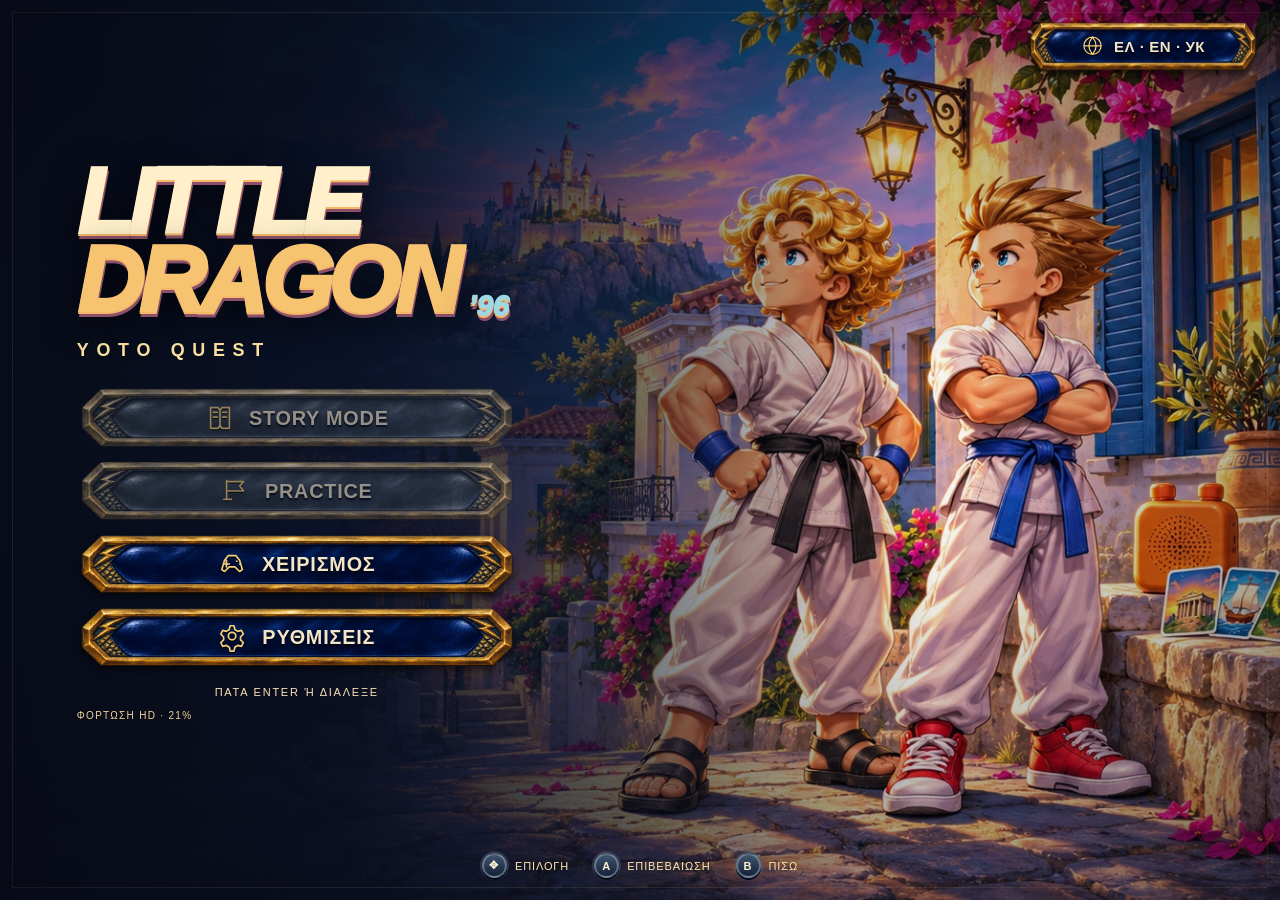
==== commit eeedce24: "Add authored held-object start and stop bridges for both heroes" ====
--- a/index.html
+++ b/index.html
@@ -3,24 +3,24 @@
 <head>
   <meta charset="utf-8">
   <meta name="viewport" content="width=device-width,initial-scale=1,maximum-scale=1,user-scalable=no,viewport-fit=cover">
-  <title>Little Dragon ’96 · Yoto Quest — Arcade Living Story 2.14</title>
+  <title>Little Dragon ’96 · Yoto Quest — Arcade Living Story 2.15</title>
   <meta name="description" content="An illustrated arcade adventure for one or two players. Full controller support, HD environments and cinematic atmosphere.">
-  <link rel="icon" type="image/png" sizes="32x32" href="assets/app-icon-32.png?v=2.14">
-  <link rel="apple-touch-icon" sizes="180x180" href="assets/app-icon-180.png?v=2.14">
-  <link rel="manifest" href="manifest.webmanifest?v=2.14">
+  <link rel="icon" type="image/png" sizes="32x32" href="assets/app-icon-32.png?v=2.15">
+  <link rel="apple-touch-icon" sizes="180x180" href="assets/app-icon-180.png?v=2.15">
+  <link rel="manifest" href="manifest.webmanifest?v=2.15">
   <meta name="theme-color" content="#101a2b">
   <meta name="apple-mobile-web-app-capable" content="yes">
   <meta name="mobile-web-app-capable" content="yes">
   <meta name="apple-mobile-web-app-title" content="Yoto Quest">
   <meta name="apple-mobile-web-app-status-bar-style" content="black-translucent">
-  <link rel="stylesheet" href="game.css?v=2.14">
-  <link rel="stylesheet" href="remaster.css?v=2.14">
-  <link rel="stylesheet" href="character-select.css?v=2.14">
-  <link rel="stylesheet" href="family-arcade.css?v=2.14">
-  <link rel="stylesheet" href="arcade24.css?v=2.14">
-  <link rel="stylesheet" href="play-modes.css?v=2.14">
-<link rel="stylesheet" href="campaign.css?v=2.14">
-<link rel="stylesheet" href="handheld.css?v=2.14">
+  <link rel="stylesheet" href="game.css?v=2.15">
+  <link rel="stylesheet" href="remaster.css?v=2.15">
+  <link rel="stylesheet" href="character-select.css?v=2.15">
+  <link rel="stylesheet" href="family-arcade.css?v=2.15">
+  <link rel="stylesheet" href="arcade24.css?v=2.15">
+  <link rel="stylesheet" href="play-modes.css?v=2.15">
+<link rel="stylesheet" href="campaign.css?v=2.15">
+<link rel="stylesheet" href="handheld.css?v=2.15">
 </head>
 <body>
   <main id="game-shell">
@@ -47,49 +47,50 @@
     </div>
     <section id="screen" aria-label="Μενού παιχνιδιού"><div id="panel"></div></section>
   </main>
-  <script src="assets.js?v=2.14"></script>
-<script src="world-assets.js?v=2.14"></script>
-<script src="sprite-camera.js?v=2.14"></script>
-<script src="game.js?v=2.14"></script>
-<script src="remaster.js?v=2.14"></script>
-<script src="touch-controls.js?v=2.14"></script>
-<script src="difficulty.js?v=2.14"></script>
-<script src="expansion-meta.js?v=2.14"></script>
-<script src="expansion.js?v=2.14"></script>
-<script src="character-select.js?v=2.14"></script>
-<script src="game-surface.js?v=2.14"></script>
-<script src="motion-meta.js?v=2.14"></script>
-<script src="arcade-motion.js?v=2.14"></script>
-<script src="town-meta.js?v=2.14"></script>
-<script src="living-world.js?v=2.14"></script>
-<script src="family-arcade.js?v=2.14"></script>
-<script src="arcade24.js?v=2.14"></script>
-<script src="director-meta.js?v=2.14"></script>
-<script src="scene-layout.js?v=2.14"></script>
-<script src="encounter-director.js?v=2.14"></script>
-<script src="carry-meta.js?v=2.14"></script>
-<script src="carry-motion.js?v=2.14"></script>
-<script src="play-modes.js?v=2.14"></script>
-<script src="campaign-data.js?v=2.14"></script>
-<script src="campaign-meta.js?v=2.14"></script>
-<script src="campaign-config.js?v=2.14"></script>
-<script src="campaign-loader.js?v=2.14"></script>
-<script src="campaign-flow.js?v=2.14"></script>
-<script src="campaign-views.js?v=2.14"></script>
-<script src="brawler-combat.js?v=2.14"></script>
-<script src="campaign-scenes.js?v=2.14"></script>
-<script src="brawler-air.js?v=2.14"></script>
-<script src="brawler-shops.js?v=2.14"></script>
-<script src="brawler-balance.js?v=2.14"></script>
-<script src="brawler-grips.js?v=2.14"></script>
-<script src="boss-waves.js?v=2.14"></script>
-<script src="dynamic-weather.js?v=2.14"></script>
-<script src="regional-weather.js?v=2.14"></script>
-<script src="arcade-destruction.js?v=2.14"></script>
-<script src="arcade-bomber.js?v=2.14"></script>
-<script src="environment-audio.js?v=2.14"></script>
-<script src="enemy-reactions.js?v=2.14"></script>
-<script src="locales.js?v=2.14"></script>
-<script src="campaign-locales.js?v=2.14"></script>
-<script src="localization.js?v=2.14"></script>
+  <script src="assets.js?v=2.15"></script>
+<script src="world-assets.js?v=2.15"></script>
+<script src="sprite-camera.js?v=2.15"></script>
+<script src="game.js?v=2.15"></script>
+<script src="remaster.js?v=2.15"></script>
+<script src="touch-controls.js?v=2.15"></script>
+<script src="difficulty.js?v=2.15"></script>
+<script src="expansion-meta.js?v=2.15"></script>
+<script src="expansion.js?v=2.15"></script>
+<script src="character-select.js?v=2.15"></script>
+<script src="game-surface.js?v=2.15"></script>
+<script src="motion-meta.js?v=2.15"></script>
+<script src="arcade-motion.js?v=2.15"></script>
+<script src="town-meta.js?v=2.15"></script>
+<script src="living-world.js?v=2.15"></script>
+<script src="family-arcade.js?v=2.15"></script>
+<script src="arcade24.js?v=2.15"></script>
+<script src="director-meta.js?v=2.15"></script>
+<script src="scene-layout.js?v=2.15"></script>
+<script src="encounter-director.js?v=2.15"></script>
+<script src="carry-meta.js?v=2.15"></script>
+<script src="carry-motion.js?v=2.15"></script>
+<script src="play-modes.js?v=2.15"></script>
+<script src="campaign-data.js?v=2.15"></script>
+<script src="campaign-meta.js?v=2.15"></script>
+<script src="campaign-config.js?v=2.15"></script>
+<script src="campaign-loader.js?v=2.15"></script>
+<script src="campaign-flow.js?v=2.15"></script>
+<script src="campaign-views.js?v=2.15"></script>
+<script src="brawler-combat.js?v=2.15"></script>
+<script src="campaign-scenes.js?v=2.15"></script>
+<script src="brawler-air.js?v=2.15"></script>
+<script src="brawler-shops.js?v=2.15"></script>
+<script src="brawler-balance.js?v=2.15"></script>
+<script src="brawler-grips.js?v=2.15"></script>
+<script src="carry-settle.js?v=2.15"></script>
+<script src="boss-waves.js?v=2.15"></script>
+<script src="dynamic-weather.js?v=2.15"></script>
+<script src="regional-weather.js?v=2.15"></script>
+<script src="arcade-destruction.js?v=2.15"></script>
+<script src="arcade-bomber.js?v=2.15"></script>
+<script src="environment-audio.js?v=2.15"></script>
+<script src="enemy-reactions.js?v=2.15"></script>
+<script src="locales.js?v=2.15"></script>
+<script src="campaign-locales.js?v=2.15"></script>
+<script src="localization.js?v=2.15"></script>
 </body></html>
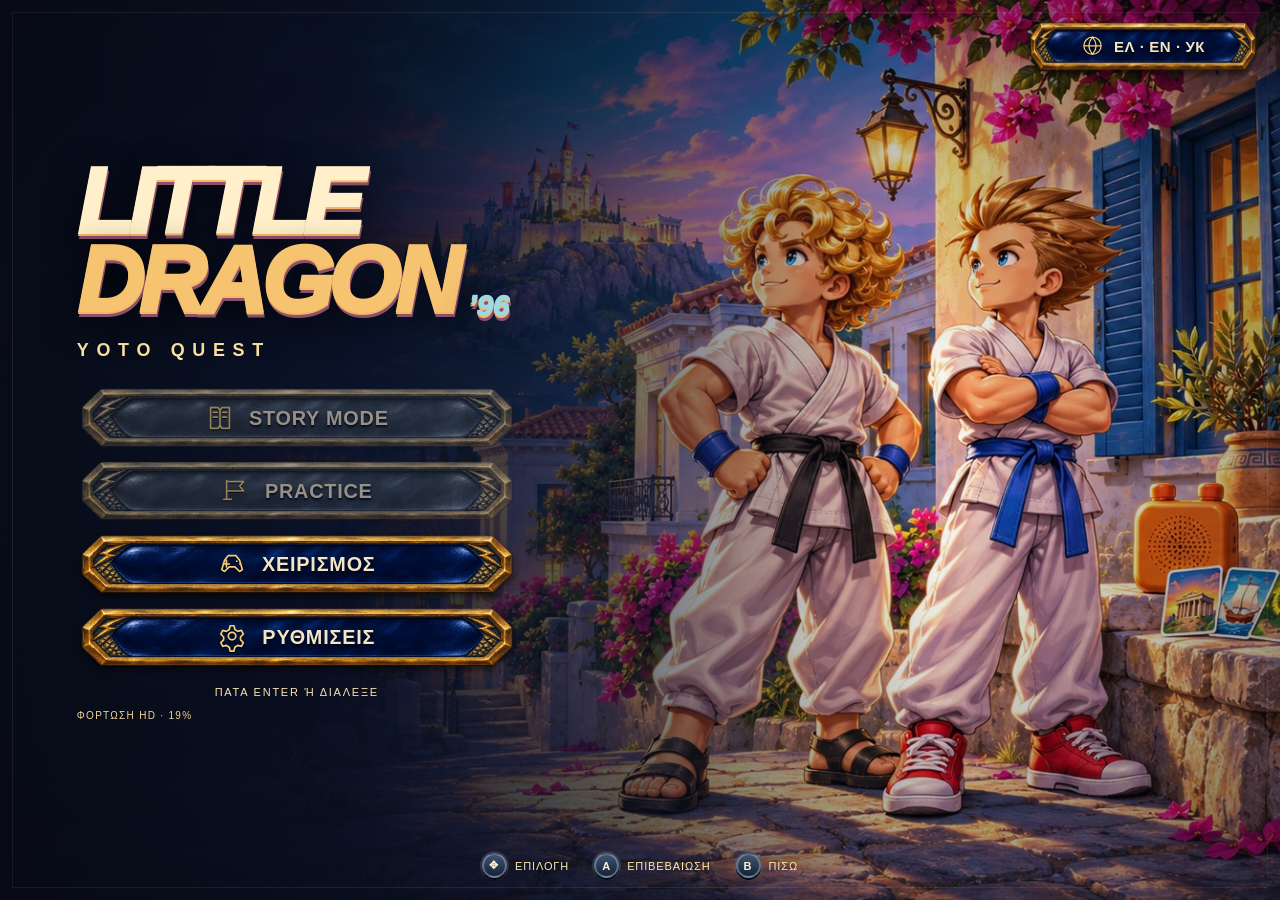
==== commit dee994f9: "Smooth held combat actions, upgrade arcade cues and keep audio continuous" ====
--- a/index.html
+++ b/index.html
@@ -3,24 +3,24 @@
 <head>
   <meta charset="utf-8">
   <meta name="viewport" content="width=device-width,initial-scale=1,maximum-scale=1,user-scalable=no,viewport-fit=cover">
-  <title>Little Dragon ’96 · Yoto Quest — Arcade Living Story 2.15</title>
+  <title>Little Dragon ’96 · Yoto Quest — Arcade Living Story 2.16</title>
   <meta name="description" content="An illustrated arcade adventure for one or two players. Full controller support, HD environments and cinematic atmosphere.">
-  <link rel="icon" type="image/png" sizes="32x32" href="assets/app-icon-32.png?v=2.15">
-  <link rel="apple-touch-icon" sizes="180x180" href="assets/app-icon-180.png?v=2.15">
-  <link rel="manifest" href="manifest.webmanifest?v=2.15">
+  <link rel="icon" type="image/png" sizes="32x32" href="assets/app-icon-32.png?v=2.16">
+  <link rel="apple-touch-icon" sizes="180x180" href="assets/app-icon-180.png?v=2.16">
+  <link rel="manifest" href="manifest.webmanifest?v=2.16">
   <meta name="theme-color" content="#101a2b">
   <meta name="apple-mobile-web-app-capable" content="yes">
   <meta name="mobile-web-app-capable" content="yes">
   <meta name="apple-mobile-web-app-title" content="Yoto Quest">
   <meta name="apple-mobile-web-app-status-bar-style" content="black-translucent">
-  <link rel="stylesheet" href="game.css?v=2.15">
-  <link rel="stylesheet" href="remaster.css?v=2.15">
-  <link rel="stylesheet" href="character-select.css?v=2.15">
-  <link rel="stylesheet" href="family-arcade.css?v=2.15">
-  <link rel="stylesheet" href="arcade24.css?v=2.15">
-  <link rel="stylesheet" href="play-modes.css?v=2.15">
-<link rel="stylesheet" href="campaign.css?v=2.15">
-<link rel="stylesheet" href="handheld.css?v=2.15">
+  <link rel="stylesheet" href="game.css?v=2.16">
+  <link rel="stylesheet" href="remaster.css?v=2.16">
+  <link rel="stylesheet" href="character-select.css?v=2.16">
+  <link rel="stylesheet" href="family-arcade.css?v=2.16">
+  <link rel="stylesheet" href="arcade24.css?v=2.16">
+  <link rel="stylesheet" href="play-modes.css?v=2.16">
+<link rel="stylesheet" href="campaign.css?v=2.16">
+<link rel="stylesheet" href="handheld.css?v=2.16">
 </head>
 <body>
   <main id="game-shell">
@@ -47,50 +47,53 @@
     </div>
     <section id="screen" aria-label="Μενού παιχνιδιού"><div id="panel"></div></section>
   </main>
-  <script src="assets.js?v=2.15"></script>
-<script src="world-assets.js?v=2.15"></script>
-<script src="sprite-camera.js?v=2.15"></script>
-<script src="game.js?v=2.15"></script>
-<script src="remaster.js?v=2.15"></script>
-<script src="touch-controls.js?v=2.15"></script>
-<script src="difficulty.js?v=2.15"></script>
-<script src="expansion-meta.js?v=2.15"></script>
-<script src="expansion.js?v=2.15"></script>
-<script src="character-select.js?v=2.15"></script>
-<script src="game-surface.js?v=2.15"></script>
-<script src="motion-meta.js?v=2.15"></script>
-<script src="arcade-motion.js?v=2.15"></script>
-<script src="town-meta.js?v=2.15"></script>
-<script src="living-world.js?v=2.15"></script>
-<script src="family-arcade.js?v=2.15"></script>
-<script src="arcade24.js?v=2.15"></script>
-<script src="director-meta.js?v=2.15"></script>
-<script src="scene-layout.js?v=2.15"></script>
-<script src="encounter-director.js?v=2.15"></script>
-<script src="carry-meta.js?v=2.15"></script>
-<script src="carry-motion.js?v=2.15"></script>
-<script src="play-modes.js?v=2.15"></script>
-<script src="campaign-data.js?v=2.15"></script>
-<script src="campaign-meta.js?v=2.15"></script>
-<script src="campaign-config.js?v=2.15"></script>
-<script src="campaign-loader.js?v=2.15"></script>
-<script src="campaign-flow.js?v=2.15"></script>
-<script src="campaign-views.js?v=2.15"></script>
-<script src="brawler-combat.js?v=2.15"></script>
-<script src="campaign-scenes.js?v=2.15"></script>
-<script src="brawler-air.js?v=2.15"></script>
-<script src="brawler-shops.js?v=2.15"></script>
-<script src="brawler-balance.js?v=2.15"></script>
-<script src="brawler-grips.js?v=2.15"></script>
-<script src="carry-settle.js?v=2.15"></script>
-<script src="boss-waves.js?v=2.15"></script>
-<script src="dynamic-weather.js?v=2.15"></script>
-<script src="regional-weather.js?v=2.15"></script>
-<script src="arcade-destruction.js?v=2.15"></script>
-<script src="arcade-bomber.js?v=2.15"></script>
-<script src="environment-audio.js?v=2.15"></script>
-<script src="enemy-reactions.js?v=2.15"></script>
-<script src="locales.js?v=2.15"></script>
-<script src="campaign-locales.js?v=2.15"></script>
-<script src="localization.js?v=2.15"></script>
+  <script src="assets.js?v=2.16"></script>
+<script src="world-assets.js?v=2.16"></script>
+<script src="sprite-camera.js?v=2.16"></script>
+<script src="game.js?v=2.16"></script>
+<script src="remaster.js?v=2.16"></script>
+<script src="touch-controls.js?v=2.16"></script>
+<script src="difficulty.js?v=2.16"></script>
+<script src="expansion-meta.js?v=2.16"></script>
+<script src="expansion.js?v=2.16"></script>
+<script src="character-select.js?v=2.16"></script>
+<script src="game-surface.js?v=2.16"></script>
+<script src="motion-meta.js?v=2.16"></script>
+<script src="arcade-motion.js?v=2.16"></script>
+<script src="town-meta.js?v=2.16"></script>
+<script src="living-world.js?v=2.16"></script>
+<script src="family-arcade.js?v=2.16"></script>
+<script src="arcade24.js?v=2.16"></script>
+<script src="director-meta.js?v=2.16"></script>
+<script src="scene-layout.js?v=2.16"></script>
+<script src="encounter-director.js?v=2.16"></script>
+<script src="carry-meta.js?v=2.16"></script>
+<script src="carry-motion.js?v=2.16"></script>
+<script src="play-modes.js?v=2.16"></script>
+<script src="campaign-data.js?v=2.16"></script>
+<script src="campaign-meta.js?v=2.16"></script>
+<script src="campaign-config.js?v=2.16"></script>
+<script src="campaign-loader.js?v=2.16"></script>
+<script src="campaign-flow.js?v=2.16"></script>
+<script src="campaign-views.js?v=2.16"></script>
+<script src="brawler-combat.js?v=2.16"></script>
+<script src="campaign-scenes.js?v=2.16"></script>
+<script src="brawler-air.js?v=2.16"></script>
+<script src="brawler-shops.js?v=2.16"></script>
+<script src="brawler-balance.js?v=2.16"></script>
+<script src="brawler-grips.js?v=2.16"></script>
+<script src="carry-settle.js?v=2.16"></script>
+<script src="carry-actions.js?v=2.16"></script>
+<script src="arcade-callouts.js?v=2.16"></script>
+<script src="audio-continuity.js?v=2.16"></script>
+<script src="boss-waves.js?v=2.16"></script>
+<script src="dynamic-weather.js?v=2.16"></script>
+<script src="regional-weather.js?v=2.16"></script>
+<script src="arcade-destruction.js?v=2.16"></script>
+<script src="arcade-bomber.js?v=2.16"></script>
+<script src="environment-audio.js?v=2.16"></script>
+<script src="enemy-reactions.js?v=2.16"></script>
+<script src="locales.js?v=2.16"></script>
+<script src="campaign-locales.js?v=2.16"></script>
+<script src="localization.js?v=2.16"></script>
 </body></html>
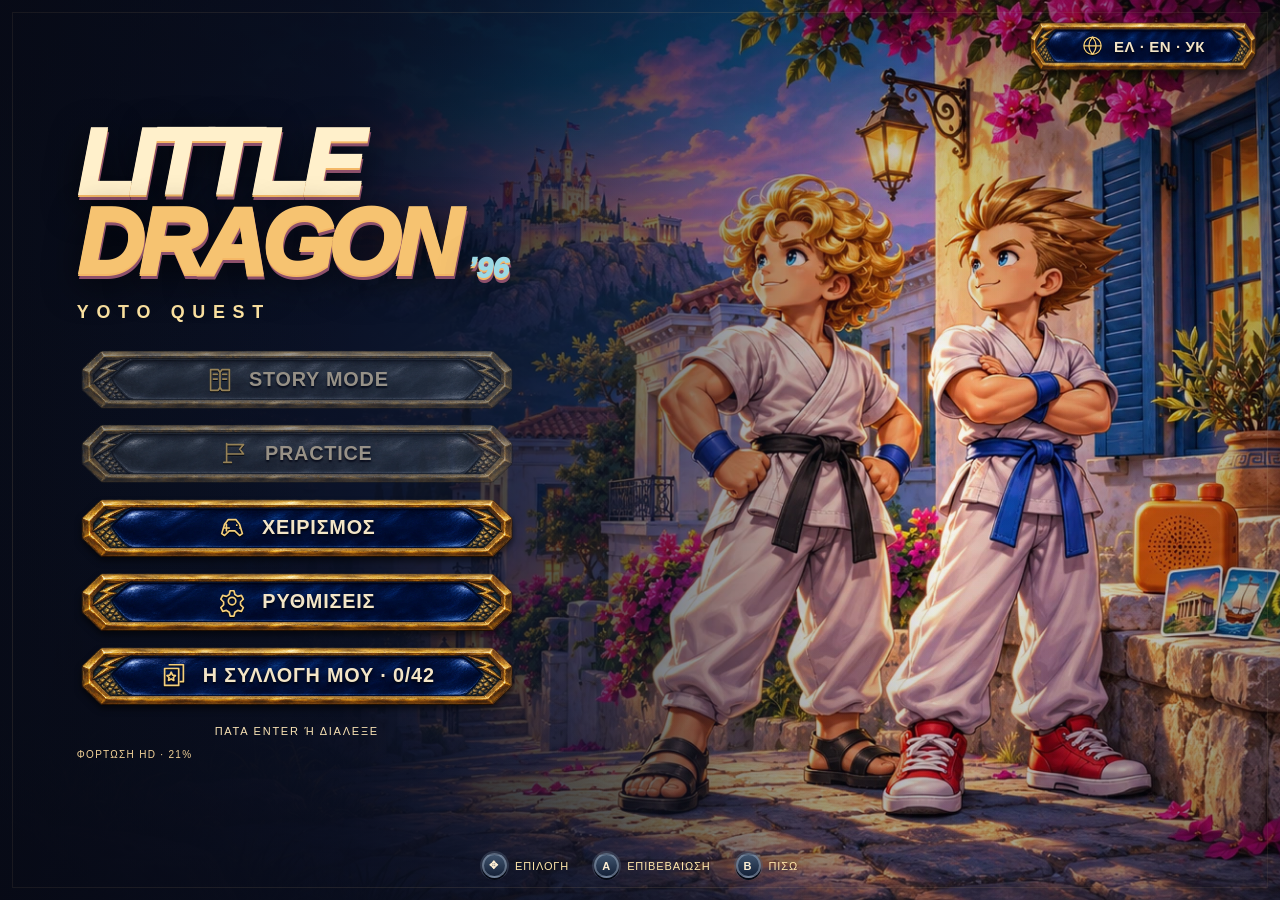
==== commit 375eadb1: "Add persistent Yoto collection, souvenir economy and five regional bonus rounds" ====
--- a/index.html
+++ b/index.html
@@ -3,24 +3,25 @@
 <head>
   <meta charset="utf-8">
   <meta name="viewport" content="width=device-width,initial-scale=1,maximum-scale=1,user-scalable=no,viewport-fit=cover">
-  <title>Little Dragon ’96 · Yoto Quest — Arcade Living Story 2.16</title>
+  <title>Little Dragon ’96 · Yoto Quest — Arcade Living Story 2.17</title>
   <meta name="description" content="An illustrated arcade adventure for one or two players. Full controller support, HD environments and cinematic atmosphere.">
-  <link rel="icon" type="image/png" sizes="32x32" href="assets/app-icon-32.png?v=2.16">
-  <link rel="apple-touch-icon" sizes="180x180" href="assets/app-icon-180.png?v=2.16">
-  <link rel="manifest" href="manifest.webmanifest?v=2.16">
+  <link rel="icon" type="image/png" sizes="32x32" href="assets/app-icon-32.png?v=2.17">
+  <link rel="apple-touch-icon" sizes="180x180" href="assets/app-icon-180.png?v=2.17">
+  <link rel="manifest" href="manifest.webmanifest?v=2.17">
   <meta name="theme-color" content="#101a2b">
   <meta name="apple-mobile-web-app-capable" content="yes">
   <meta name="mobile-web-app-capable" content="yes">
   <meta name="apple-mobile-web-app-title" content="Yoto Quest">
   <meta name="apple-mobile-web-app-status-bar-style" content="black-translucent">
-  <link rel="stylesheet" href="game.css?v=2.16">
-  <link rel="stylesheet" href="remaster.css?v=2.16">
-  <link rel="stylesheet" href="character-select.css?v=2.16">
-  <link rel="stylesheet" href="family-arcade.css?v=2.16">
-  <link rel="stylesheet" href="arcade24.css?v=2.16">
-  <link rel="stylesheet" href="play-modes.css?v=2.16">
-<link rel="stylesheet" href="campaign.css?v=2.16">
-<link rel="stylesheet" href="handheld.css?v=2.16">
+  <link rel="stylesheet" href="game.css?v=2.17">
+  <link rel="stylesheet" href="remaster.css?v=2.17">
+  <link rel="stylesheet" href="character-select.css?v=2.17">
+  <link rel="stylesheet" href="family-arcade.css?v=2.17">
+  <link rel="stylesheet" href="arcade24.css?v=2.17">
+  <link rel="stylesheet" href="play-modes.css?v=2.17">
+<link rel="stylesheet" href="campaign.css?v=2.17">
+<link rel="stylesheet" href="handheld.css?v=2.17">
+<link rel="stylesheet" href="collection.css?v=2.17">
 </head>
 <body>
   <main id="game-shell">
@@ -47,53 +48,57 @@
     </div>
     <section id="screen" aria-label="Μενού παιχνιδιού"><div id="panel"></div></section>
   </main>
-  <script src="assets.js?v=2.16"></script>
-<script src="world-assets.js?v=2.16"></script>
-<script src="sprite-camera.js?v=2.16"></script>
-<script src="game.js?v=2.16"></script>
-<script src="remaster.js?v=2.16"></script>
-<script src="touch-controls.js?v=2.16"></script>
-<script src="difficulty.js?v=2.16"></script>
-<script src="expansion-meta.js?v=2.16"></script>
-<script src="expansion.js?v=2.16"></script>
-<script src="character-select.js?v=2.16"></script>
-<script src="game-surface.js?v=2.16"></script>
-<script src="motion-meta.js?v=2.16"></script>
-<script src="arcade-motion.js?v=2.16"></script>
-<script src="town-meta.js?v=2.16"></script>
-<script src="living-world.js?v=2.16"></script>
-<script src="family-arcade.js?v=2.16"></script>
-<script src="arcade24.js?v=2.16"></script>
-<script src="director-meta.js?v=2.16"></script>
-<script src="scene-layout.js?v=2.16"></script>
-<script src="encounter-director.js?v=2.16"></script>
-<script src="carry-meta.js?v=2.16"></script>
-<script src="carry-motion.js?v=2.16"></script>
-<script src="play-modes.js?v=2.16"></script>
-<script src="campaign-data.js?v=2.16"></script>
-<script src="campaign-meta.js?v=2.16"></script>
-<script src="campaign-config.js?v=2.16"></script>
-<script src="campaign-loader.js?v=2.16"></script>
-<script src="campaign-flow.js?v=2.16"></script>
-<script src="campaign-views.js?v=2.16"></script>
-<script src="brawler-combat.js?v=2.16"></script>
-<script src="campaign-scenes.js?v=2.16"></script>
-<script src="brawler-air.js?v=2.16"></script>
-<script src="brawler-shops.js?v=2.16"></script>
-<script src="brawler-balance.js?v=2.16"></script>
-<script src="brawler-grips.js?v=2.16"></script>
-<script src="carry-settle.js?v=2.16"></script>
-<script src="carry-actions.js?v=2.16"></script>
-<script src="arcade-callouts.js?v=2.16"></script>
-<script src="audio-continuity.js?v=2.16"></script>
-<script src="boss-waves.js?v=2.16"></script>
-<script src="dynamic-weather.js?v=2.16"></script>
-<script src="regional-weather.js?v=2.16"></script>
-<script src="arcade-destruction.js?v=2.16"></script>
-<script src="arcade-bomber.js?v=2.16"></script>
-<script src="environment-audio.js?v=2.16"></script>
-<script src="enemy-reactions.js?v=2.16"></script>
-<script src="locales.js?v=2.16"></script>
-<script src="campaign-locales.js?v=2.16"></script>
-<script src="localization.js?v=2.16"></script>
+  <script src="assets.js?v=2.17"></script>
+<script src="world-assets.js?v=2.17"></script>
+<script src="collection-meta.js?v=2.17"></script>
+<script src="sprite-camera.js?v=2.17"></script>
+<script src="game.js?v=2.17"></script>
+<script src="remaster.js?v=2.17"></script>
+<script src="touch-controls.js?v=2.17"></script>
+<script src="difficulty.js?v=2.17"></script>
+<script src="expansion-meta.js?v=2.17"></script>
+<script src="expansion.js?v=2.17"></script>
+<script src="character-select.js?v=2.17"></script>
+<script src="game-surface.js?v=2.17"></script>
+<script src="motion-meta.js?v=2.17"></script>
+<script src="arcade-motion.js?v=2.17"></script>
+<script src="town-meta.js?v=2.17"></script>
+<script src="living-world.js?v=2.17"></script>
+<script src="family-arcade.js?v=2.17"></script>
+<script src="arcade24.js?v=2.17"></script>
+<script src="director-meta.js?v=2.17"></script>
+<script src="scene-layout.js?v=2.17"></script>
+<script src="encounter-director.js?v=2.17"></script>
+<script src="carry-meta.js?v=2.17"></script>
+<script src="carry-motion.js?v=2.17"></script>
+<script src="play-modes.js?v=2.17"></script>
+<script src="campaign-data.js?v=2.17"></script>
+<script src="campaign-meta.js?v=2.17"></script>
+<script src="campaign-config.js?v=2.17"></script>
+<script src="campaign-loader.js?v=2.17"></script>
+<script src="campaign-flow.js?v=2.17"></script>
+<script src="campaign-views.js?v=2.17"></script>
+<script src="brawler-combat.js?v=2.17"></script>
+<script src="campaign-scenes.js?v=2.17"></script>
+<script src="brawler-air.js?v=2.17"></script>
+<script src="brawler-shops.js?v=2.17"></script>
+<script src="brawler-balance.js?v=2.17"></script>
+<script src="brawler-grips.js?v=2.17"></script>
+<script src="carry-settle.js?v=2.17"></script>
+<script src="carry-actions.js?v=2.17"></script>
+<script src="arcade-callouts.js?v=2.17"></script>
+<script src="audio-continuity.js?v=2.17"></script>
+<script src="boss-waves.js?v=2.17"></script>
+<script src="dynamic-weather.js?v=2.17"></script>
+<script src="regional-weather.js?v=2.17"></script>
+<script src="arcade-destruction.js?v=2.17"></script>
+<script src="arcade-bomber.js?v=2.17"></script>
+<script src="environment-audio.js?v=2.17"></script>
+<script src="enemy-reactions.js?v=2.17"></script>
+<script src="collection-catalog.js?v=2.17"></script>
+<script src="collection.js?v=2.17"></script>
+<script src="surprise-events.js?v=2.17"></script>
+<script src="locales.js?v=2.17"></script>
+<script src="campaign-locales.js?v=2.17"></script>
+<script src="localization.js?v=2.17"></script>
 </body></html>
--- a/collection.css
+++ b/collection.css
@@ -0,0 +1,17 @@
+.collection-console{width:min(980px,96vw);height:min(760px,94dvh);box-sizing:border-box;display:flex;flex-direction:column;gap:10px;padding:18px;border:3px solid #d9ab58;background:linear-gradient(145deg,#233a54,#0c1526 48%,#253044);box-shadow:0 0 0 6px #08101a,0 0 55px #000c,inset 0 0 25px #6ac9ff17;color:#fff2cc;overflow:hidden;user-select:none;-webkit-user-select:none}
+.collection-header{display:flex;align-items:center;justify-content:space-between;gap:10px;flex:none;border-bottom:2px solid #4e657b;padding-bottom:8px}.collection-header small{font:900 10px 'Trebuchet MS',sans-serif;letter-spacing:3px;color:#89d8f5}.collection-header h2{margin:4px 0 0;font:900 clamp(17px,2.5vw,26px) 'Arial Black',sans-serif;color:#ffdd8e;text-shadow:2px 3px #000}.collection-wallet{padding:8px 12px;border:2px solid #d9ab58;background:#071320;color:#ffe296;font-size:19px;white-space:nowrap}
+.collection-tabs{display:flex;gap:10px;flex:none}.collection-tabs .arcade-command{min-height:44px;flex:1;justify-content:space-between;padding:8px 14px}.collection-grid{min-height:0;flex:1;display:grid;grid-template-columns:repeat(3,minmax(0,1fr));grid-template-rows:repeat(2,minmax(0,1fr));gap:10px}.collection-slot{position:relative;min-width:0;min-height:0;display:flex;flex-direction:column;align-items:center;justify-content:center;gap:4px;overflow:hidden;padding:8px;border:2px solid #526b83;border-radius:0;color:#fff1c9;background:linear-gradient(145deg,#233b52,#111c2e 65%);box-shadow:inset 0 0 0 3px #0a1323,0 3px #050911;cursor:pointer;font-family:'Trebuchet MS',sans-serif;touch-action:manipulation}.collection-slot:focus,.collection-slot:hover{outline:3px solid #ffdb7c;outline-offset:-3px;border-color:#fff1ae;background:linear-gradient(145deg,#4c4550,#17354b)}.collection-slot.owned{border-color:#d4ad55;background:radial-gradient(ellipse at center,#8f743337,#142034 75%)}.collection-slot:disabled{cursor:default}.collection-slot b{font-size:clamp(10px,1.3vw,15px);text-align:center;line-height:1.15;display:-webkit-box;-webkit-line-clamp:2;-webkit-box-orient:vertical;overflow:hidden}.collection-slot span{font-size:11px;color:#f6cd78}.collection-art{display:block;width:100%;height:min(18vh,140px);flex:1;min-height:30px;overflow:hidden;pointer-events:none}.unowned .collection-art{filter:grayscale(1) brightness(.55)}.owned .collection-art{filter:drop-shadow(0 4px 7px #0008)}
+.collection-footer{display:flex;align-items:center;gap:8px;flex:none}.collection-footer .arcade-command{min-height:44px;padding:6px 10px;flex:1}.collection-footer .command-icon{display:none}.collection-footer>strong{font-size:12px;white-space:nowrap}.collection-save{font-size:10px;text-align:center;color:#a9c1d5;flex:none}.collection-detail{display:grid;grid-template-columns:1fr 1fr;grid-template-rows:auto minmax(0,1fr) auto}.collection-detail .collection-header{grid-column:1/-1}.collection-detail-art{min-height:0;display:flex;align-items:center;justify-content:center;background:radial-gradient(ellipse,#b9892d2b,transparent 65%)}.collection-detail-art .collection-art{height:100%;max-height:400px}.collection-detail-copy{display:flex;flex-direction:column;justify-content:center;gap:12px;min-width:0;padding:12px;font-size:clamp(13px,1.7vw,19px);line-height:1.45}.collection-detail-copy p{margin:0}.collection-detail-copy p:first-child{font-size:.8em;color:#a8d5ee}.collection-detail-copy>strong{color:#ffd47c}.collection-detail-buttons{display:flex;gap:12px;grid-column:1/-1;flex:none}.collection-detail-buttons .arcade-command{flex:1;min-height:48px;padding:8px 12px}.collection-detail-buttons b{white-space:normal;font-size:clamp(10px,1.5vw,16px)}
+.collection-shop .shop-goods{display:flex;gap:8px;flex:none}.collection-shop .shop-goods .arcade-command{flex:1;min-height:52px;padding:6px;font-size:13px}.collection-shop .shop-goods svg{width:25px;height:25px}.collection-shop h3{margin:2px 0;font-size:15px;text-align:center;color:#ffdf9f}.shop-souvenirs{display:grid;grid-template-columns:repeat(4,minmax(0,1fr));gap:8px;min-height:0;flex:1}.shop-souvenirs .collection-art{height:min(20vh,170px)}
+@media(max-height:500px){.collection-console{gap:6px;padding:10px;height:96dvh}.collection-header{padding-bottom:4px}.collection-header small{display:none}.collection-header h2{font-size:16px}.collection-wallet{font-size:15px;padding:5px 8px}.collection-tabs .arcade-command{padding:4px 10px}.collection-art{height:60px}.collection-slot{gap:2px;padding:4px}.collection-slot b{font-size:11px}.collection-slot span{font-size:10px}.collection-save{display:none}.collection-footer .arcade-command{font-size:11px}.collection-shop .shop-goods .arcade-command{min-height:44px}.collection-detail-copy{font-size:13px;gap:6px;padding:6px}.collection-detail-art .collection-art{max-height:210px}}
+@media(max-width:500px) and (min-height:501px){.collection-console{padding:12px;gap:8px}.collection-header h2{font-size:17px}.collection-wallet{font-size:16px;padding:8px}.collection-grid{grid-template-columns:repeat(2,minmax(0,1fr));grid-template-rows:repeat(3,minmax(0,1fr));gap:8px}.collection-art{height:12vh}.collection-footer{gap:4px;flex-wrap:wrap}.collection-footer .arcade-command{padding:6px;min-width:44px}.collection-footer .command-chevron{display:none}.collection-footer b{font-size:11px}.collection-detail{grid-template-columns:1fr;grid-template-rows:auto minmax(100px,1fr) auto auto}.collection-detail-art .collection-art{max-height:240px}.collection-detail-copy{font-size:15px;gap:8px;padding:4px}.collection-detail-buttons{gap:8px}.collection-shop .shop-goods{gap:4px}.collection-shop .shop-goods .arcade-command{flex-direction:column;font-size:11px}.shop-souvenirs{grid-template-columns:repeat(2,minmax(0,1fr));grid-template-rows:repeat(2,minmax(0,1fr))}}
+.arcade-title .console-menu:has([data-go="album-open"]){gap:6px}.arcade-title [data-go="album-open"]{min-height:44px}
+@media(max-height:500px){#screen[data-page="home"] #panel .arcade-command{min-height:44px;padding-top:7px;padding-bottom:7px}.arcade-title .console-menu:has([data-go="album-open"]){gap:1px}.arcade-title .subtitle{margin-top:6px;margin-bottom:6px}}
+.yoto-help{font-size:.78em;line-height:1.35;color:#a9c9e2}
+#screen:is([data-page="collection"],[data-page="collection-detail"],[data-page="collection-store"]){padding:8px;align-items:center;justify-content:center}
+#screen:is([data-page="collection"],[data-page="collection-detail"],[data-page="collection-store"]) #panel{width:min(980px,100%);padding:0;overflow:visible;box-sizing:border-box}
+.collection-console{width:100%;height:min(760px,calc(100dvh - 24px))}
+.collection-console .arcade-command{min-width:0;width:auto}.collection-tabs b{font-size:clamp(11px,1.5vw,15px);white-space:normal}.collection-tabs span{font-size:11px}.collection-console .collection-footer .arcade-command{min-width:44px}.collection-console .collection-detail-buttons b{white-space:normal}
+.collection-detail>*{min-width:0}.collection-header>div{min-width:0}.collection-header h2{white-space:normal;overflow-wrap:anywhere}.collection-wallet{flex:none}
+#panel .collection-console .arcade-command{min-width:0;min-height:44px;width:auto;padding:8px 12px;gap:8px}#panel .collection-console .arcade-command b{font-size:clamp(11px,1.4vw,16px);white-space:normal;overflow-wrap:anywhere}#panel .collection-console .command-icon{width:24px;height:24px;flex-basis:24px}#panel .collection-footer .arcade-command{min-width:44px}#panel .collection-footer .command-icon,#panel .collection-footer .command-chevron,#panel .collection-detail-buttons .command-icon,#panel .collection-detail-buttons .command-chevron{display:none}
+@media(max-width:500px) and (min-height:501px){.collection-detail{grid-template-columns:minmax(0,1fr)}#panel .collection-console .arcade-command{padding:8px 6px;gap:4px}}
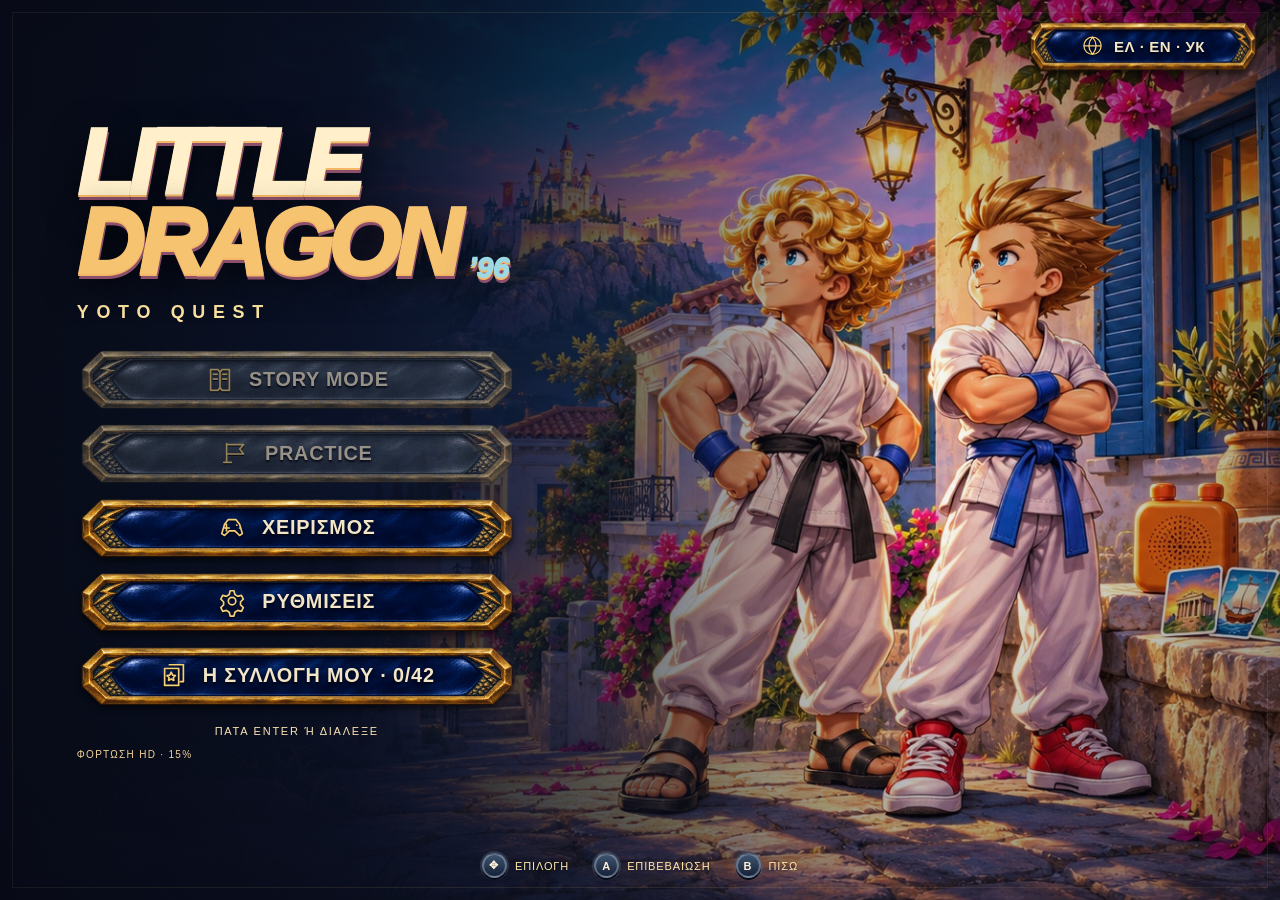
==== commit b0b5826f: "Show nonblocking arcade collection and unlock notifications" ====
--- a/index.html
+++ b/index.html
@@ -3,25 +3,26 @@
 <head>
   <meta charset="utf-8">
   <meta name="viewport" content="width=device-width,initial-scale=1,maximum-scale=1,user-scalable=no,viewport-fit=cover">
-  <title>Little Dragon ’96 · Yoto Quest — Arcade Living Story 2.17</title>
+  <title>Little Dragon ’96 · Yoto Quest — Arcade Living Story 2.18</title>
   <meta name="description" content="An illustrated arcade adventure for one or two players. Full controller support, HD environments and cinematic atmosphere.">
-  <link rel="icon" type="image/png" sizes="32x32" href="assets/app-icon-32.png?v=2.17">
-  <link rel="apple-touch-icon" sizes="180x180" href="assets/app-icon-180.png?v=2.17">
-  <link rel="manifest" href="manifest.webmanifest?v=2.17">
+  <link rel="icon" type="image/png" sizes="32x32" href="assets/app-icon-32.png?v=2.18">
+  <link rel="apple-touch-icon" sizes="180x180" href="assets/app-icon-180.png?v=2.18">
+  <link rel="manifest" href="manifest.webmanifest?v=2.18">
   <meta name="theme-color" content="#101a2b">
   <meta name="apple-mobile-web-app-capable" content="yes">
   <meta name="mobile-web-app-capable" content="yes">
   <meta name="apple-mobile-web-app-title" content="Yoto Quest">
   <meta name="apple-mobile-web-app-status-bar-style" content="black-translucent">
-  <link rel="stylesheet" href="game.css?v=2.17">
-  <link rel="stylesheet" href="remaster.css?v=2.17">
-  <link rel="stylesheet" href="character-select.css?v=2.17">
-  <link rel="stylesheet" href="family-arcade.css?v=2.17">
-  <link rel="stylesheet" href="arcade24.css?v=2.17">
-  <link rel="stylesheet" href="play-modes.css?v=2.17">
-<link rel="stylesheet" href="campaign.css?v=2.17">
-<link rel="stylesheet" href="handheld.css?v=2.17">
-<link rel="stylesheet" href="collection.css?v=2.17">
+  <link rel="stylesheet" href="game.css?v=2.18">
+  <link rel="stylesheet" href="remaster.css?v=2.18">
+  <link rel="stylesheet" href="character-select.css?v=2.18">
+  <link rel="stylesheet" href="family-arcade.css?v=2.18">
+  <link rel="stylesheet" href="arcade24.css?v=2.18">
+  <link rel="stylesheet" href="play-modes.css?v=2.18">
+<link rel="stylesheet" href="campaign.css?v=2.18">
+<link rel="stylesheet" href="handheld.css?v=2.18">
+<link rel="stylesheet" href="collection.css?v=2.18">
+<link rel="stylesheet" href="collection-notices.css?v=2.18">
 </head>
 <body>
   <main id="game-shell">
@@ -48,57 +49,58 @@
     </div>
     <section id="screen" aria-label="Μενού παιχνιδιού"><div id="panel"></div></section>
   </main>
-  <script src="assets.js?v=2.17"></script>
-<script src="world-assets.js?v=2.17"></script>
-<script src="collection-meta.js?v=2.17"></script>
-<script src="sprite-camera.js?v=2.17"></script>
-<script src="game.js?v=2.17"></script>
-<script src="remaster.js?v=2.17"></script>
-<script src="touch-controls.js?v=2.17"></script>
-<script src="difficulty.js?v=2.17"></script>
-<script src="expansion-meta.js?v=2.17"></script>
-<script src="expansion.js?v=2.17"></script>
-<script src="character-select.js?v=2.17"></script>
-<script src="game-surface.js?v=2.17"></script>
-<script src="motion-meta.js?v=2.17"></script>
-<script src="arcade-motion.js?v=2.17"></script>
-<script src="town-meta.js?v=2.17"></script>
-<script src="living-world.js?v=2.17"></script>
-<script src="family-arcade.js?v=2.17"></script>
-<script src="arcade24.js?v=2.17"></script>
-<script src="director-meta.js?v=2.17"></script>
-<script src="scene-layout.js?v=2.17"></script>
-<script src="encounter-director.js?v=2.17"></script>
-<script src="carry-meta.js?v=2.17"></script>
-<script src="carry-motion.js?v=2.17"></script>
-<script src="play-modes.js?v=2.17"></script>
-<script src="campaign-data.js?v=2.17"></script>
-<script src="campaign-meta.js?v=2.17"></script>
-<script src="campaign-config.js?v=2.17"></script>
-<script src="campaign-loader.js?v=2.17"></script>
-<script src="campaign-flow.js?v=2.17"></script>
-<script src="campaign-views.js?v=2.17"></script>
-<script src="brawler-combat.js?v=2.17"></script>
-<script src="campaign-scenes.js?v=2.17"></script>
-<script src="brawler-air.js?v=2.17"></script>
-<script src="brawler-shops.js?v=2.17"></script>
-<script src="brawler-balance.js?v=2.17"></script>
-<script src="brawler-grips.js?v=2.17"></script>
-<script src="carry-settle.js?v=2.17"></script>
-<script src="carry-actions.js?v=2.17"></script>
-<script src="arcade-callouts.js?v=2.17"></script>
-<script src="audio-continuity.js?v=2.17"></script>
-<script src="boss-waves.js?v=2.17"></script>
-<script src="dynamic-weather.js?v=2.17"></script>
-<script src="regional-weather.js?v=2.17"></script>
-<script src="arcade-destruction.js?v=2.17"></script>
-<script src="arcade-bomber.js?v=2.17"></script>
-<script src="environment-audio.js?v=2.17"></script>
-<script src="enemy-reactions.js?v=2.17"></script>
-<script src="collection-catalog.js?v=2.17"></script>
-<script src="collection.js?v=2.17"></script>
-<script src="surprise-events.js?v=2.17"></script>
-<script src="locales.js?v=2.17"></script>
-<script src="campaign-locales.js?v=2.17"></script>
-<script src="localization.js?v=2.17"></script>
+  <script src="assets.js?v=2.18"></script>
+<script src="world-assets.js?v=2.18"></script>
+<script src="collection-meta.js?v=2.18"></script>
+<script src="sprite-camera.js?v=2.18"></script>
+<script src="game.js?v=2.18"></script>
+<script src="remaster.js?v=2.18"></script>
+<script src="touch-controls.js?v=2.18"></script>
+<script src="difficulty.js?v=2.18"></script>
+<script src="expansion-meta.js?v=2.18"></script>
+<script src="expansion.js?v=2.18"></script>
+<script src="character-select.js?v=2.18"></script>
+<script src="game-surface.js?v=2.18"></script>
+<script src="motion-meta.js?v=2.18"></script>
+<script src="arcade-motion.js?v=2.18"></script>
+<script src="town-meta.js?v=2.18"></script>
+<script src="living-world.js?v=2.18"></script>
+<script src="family-arcade.js?v=2.18"></script>
+<script src="arcade24.js?v=2.18"></script>
+<script src="director-meta.js?v=2.18"></script>
+<script src="scene-layout.js?v=2.18"></script>
+<script src="encounter-director.js?v=2.18"></script>
+<script src="carry-meta.js?v=2.18"></script>
+<script src="carry-motion.js?v=2.18"></script>
+<script src="play-modes.js?v=2.18"></script>
+<script src="campaign-data.js?v=2.18"></script>
+<script src="campaign-meta.js?v=2.18"></script>
+<script src="campaign-config.js?v=2.18"></script>
+<script src="campaign-loader.js?v=2.18"></script>
+<script src="campaign-flow.js?v=2.18"></script>
+<script src="campaign-views.js?v=2.18"></script>
+<script src="brawler-combat.js?v=2.18"></script>
+<script src="campaign-scenes.js?v=2.18"></script>
+<script src="brawler-air.js?v=2.18"></script>
+<script src="brawler-shops.js?v=2.18"></script>
+<script src="brawler-balance.js?v=2.18"></script>
+<script src="brawler-grips.js?v=2.18"></script>
+<script src="carry-settle.js?v=2.18"></script>
+<script src="carry-actions.js?v=2.18"></script>
+<script src="arcade-callouts.js?v=2.18"></script>
+<script src="audio-continuity.js?v=2.18"></script>
+<script src="boss-waves.js?v=2.18"></script>
+<script src="dynamic-weather.js?v=2.18"></script>
+<script src="regional-weather.js?v=2.18"></script>
+<script src="arcade-destruction.js?v=2.18"></script>
+<script src="arcade-bomber.js?v=2.18"></script>
+<script src="environment-audio.js?v=2.18"></script>
+<script src="enemy-reactions.js?v=2.18"></script>
+<script src="collection-catalog.js?v=2.18"></script>
+<script src="collection.js?v=2.18"></script>
+<script src="collection-notices.js?v=2.18"></script>
+<script src="surprise-events.js?v=2.18"></script>
+<script src="locales.js?v=2.18"></script>
+<script src="campaign-locales.js?v=2.18"></script>
+<script src="localization.js?v=2.18"></script>
 </body></html>
--- a/collection-notices.css
+++ b/collection-notices.css
@@ -0,0 +1,5 @@
+.collection-notice{position:fixed;z-index:120;width:min(360px,calc(100vw - 24px));min-height:106px;box-sizing:border-box;display:flex;align-items:center;gap:12px;padding:12px 15px 15px 10px;color:#fff3ce;border:2px solid #e6b95d;background:linear-gradient(120deg,#18263cf5,#071321f5 70%,#283a4af5);box-shadow:0 0 0 3px #060d19,0 7px 22px #0009,inset 0 0 15px #f6c65b20;pointer-events:none;user-select:none;-webkit-user-select:none;animation:collection-arrival .28s ease-out both;transition:opacity .22s,transform .22s;font-family:'Trebuchet MS',sans-serif}
+.collection-notice[hidden]{display:none}.collection-notice[data-leaving="true"]{opacity:0;transform:translateX(16px)}.collection-notice[data-complete="true"]{border-color:#fff0a3;box-shadow:0 0 0 3px #091321,0 0 22px #ffc85765,inset 0 0 25px #f6c65b26}.notice-medallion{width:74px;height:84px;flex:none;background:radial-gradient(ellipse,#e4b34944,transparent 70%)}.notice-medallion .collection-art{height:100%;min-height:0;width:100%;filter:drop-shadow(0 3px 3px #0008)}.notice-copy{min-width:0;display:flex;flex-direction:column;gap:5px;text-shadow:0 2px 2px #000}.notice-copy small{color:#a9e8ff;font-size:10px;font-weight:900;letter-spacing:1px}.notice-copy strong{font-size:18px;line-height:1.1;color:#fff0b3;overflow-wrap:anywhere}.notice-copy b{color:#ffdc7d;font-size:11px;line-height:1.2}.notice-copy span{color:#c5d6df;font-size:10px;line-height:1.2}.notice-timer{position:absolute;bottom:4px;left:5px;right:5px;height:3px;background:#ffdd8b;transform-origin:left;transform:scaleX(var(--notice-progress,1));box-shadow:0 0 5px #ffd26480}
+@keyframes collection-arrival{from{opacity:0;transform:translateX(28px)}to{opacity:1;transform:translateX(0)}}
+.collection-notice[data-calm="true"]{animation:none;transition:none}.collection-notice[data-calm="true"][data-leaving="true"]{transform:none}
+@media(max-width:500px){.collection-notice{gap:8px;min-height:94px;padding:9px 10px 12px 8px}.notice-medallion{width:60px;height:72px}.notice-copy strong{font-size:15px}.notice-copy small{font-size:9px;letter-spacing:.5px}.notice-copy b{font-size:10px}.notice-copy span{font-size:9px}}
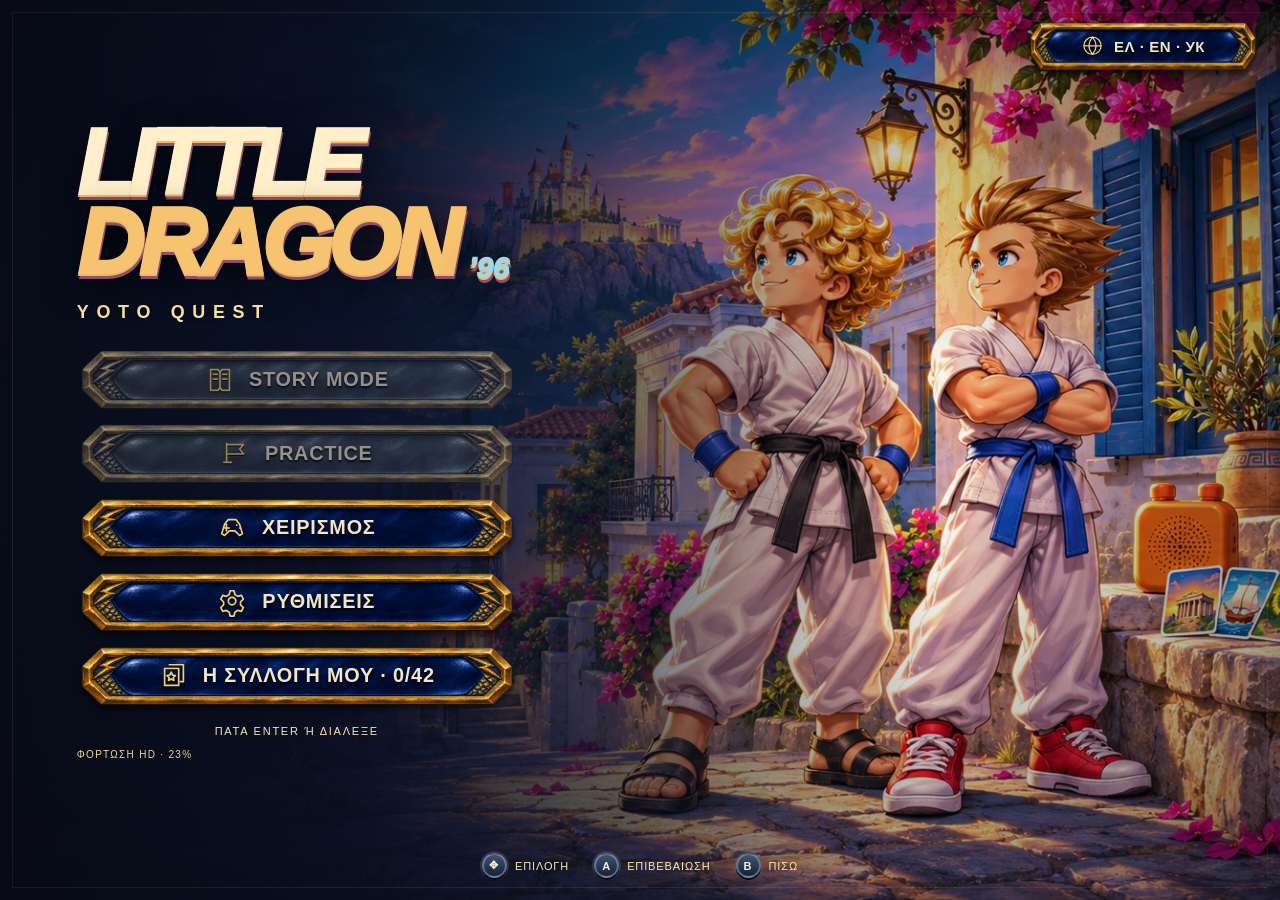
==== commit e8237a39: "Add collection chimes, continuous shop music and clearer mobile shop layout" ====
--- a/index.html
+++ b/index.html
@@ -3,26 +3,26 @@
 <head>
   <meta charset="utf-8">
   <meta name="viewport" content="width=device-width,initial-scale=1,maximum-scale=1,user-scalable=no,viewport-fit=cover">
-  <title>Little Dragon ’96 · Yoto Quest — Arcade Living Story 2.18</title>
+  <title>Little Dragon ’96 · Yoto Quest — Arcade Living Story 2.19</title>
   <meta name="description" content="An illustrated arcade adventure for one or two players. Full controller support, HD environments and cinematic atmosphere.">
-  <link rel="icon" type="image/png" sizes="32x32" href="assets/app-icon-32.png?v=2.18">
-  <link rel="apple-touch-icon" sizes="180x180" href="assets/app-icon-180.png?v=2.18">
-  <link rel="manifest" href="manifest.webmanifest?v=2.18">
+  <link rel="icon" type="image/png" sizes="32x32" href="assets/app-icon-32.png?v=2.19">
+  <link rel="apple-touch-icon" sizes="180x180" href="assets/app-icon-180.png?v=2.19">
+  <link rel="manifest" href="manifest.webmanifest?v=2.19">
   <meta name="theme-color" content="#101a2b">
   <meta name="apple-mobile-web-app-capable" content="yes">
   <meta name="mobile-web-app-capable" content="yes">
   <meta name="apple-mobile-web-app-title" content="Yoto Quest">
   <meta name="apple-mobile-web-app-status-bar-style" content="black-translucent">
-  <link rel="stylesheet" href="game.css?v=2.18">
-  <link rel="stylesheet" href="remaster.css?v=2.18">
-  <link rel="stylesheet" href="character-select.css?v=2.18">
-  <link rel="stylesheet" href="family-arcade.css?v=2.18">
-  <link rel="stylesheet" href="arcade24.css?v=2.18">
-  <link rel="stylesheet" href="play-modes.css?v=2.18">
-<link rel="stylesheet" href="campaign.css?v=2.18">
-<link rel="stylesheet" href="handheld.css?v=2.18">
-<link rel="stylesheet" href="collection.css?v=2.18">
-<link rel="stylesheet" href="collection-notices.css?v=2.18">
+  <link rel="stylesheet" href="game.css?v=2.19">
+  <link rel="stylesheet" href="remaster.css?v=2.19">
+  <link rel="stylesheet" href="character-select.css?v=2.19">
+  <link rel="stylesheet" href="family-arcade.css?v=2.19">
+  <link rel="stylesheet" href="arcade24.css?v=2.19">
+  <link rel="stylesheet" href="play-modes.css?v=2.19">
+<link rel="stylesheet" href="campaign.css?v=2.19">
+<link rel="stylesheet" href="handheld.css?v=2.19">
+<link rel="stylesheet" href="collection.css?v=2.19">
+<link rel="stylesheet" href="collection-notices.css?v=2.19">
 </head>
 <body>
   <main id="game-shell">
@@ -49,58 +49,58 @@
     </div>
     <section id="screen" aria-label="Μενού παιχνιδιού"><div id="panel"></div></section>
   </main>
-  <script src="assets.js?v=2.18"></script>
-<script src="world-assets.js?v=2.18"></script>
-<script src="collection-meta.js?v=2.18"></script>
-<script src="sprite-camera.js?v=2.18"></script>
-<script src="game.js?v=2.18"></script>
-<script src="remaster.js?v=2.18"></script>
-<script src="touch-controls.js?v=2.18"></script>
-<script src="difficulty.js?v=2.18"></script>
-<script src="expansion-meta.js?v=2.18"></script>
-<script src="expansion.js?v=2.18"></script>
-<script src="character-select.js?v=2.18"></script>
-<script src="game-surface.js?v=2.18"></script>
-<script src="motion-meta.js?v=2.18"></script>
-<script src="arcade-motion.js?v=2.18"></script>
-<script src="town-meta.js?v=2.18"></script>
-<script src="living-world.js?v=2.18"></script>
-<script src="family-arcade.js?v=2.18"></script>
-<script src="arcade24.js?v=2.18"></script>
-<script src="director-meta.js?v=2.18"></script>
-<script src="scene-layout.js?v=2.18"></script>
-<script src="encounter-director.js?v=2.18"></script>
-<script src="carry-meta.js?v=2.18"></script>
-<script src="carry-motion.js?v=2.18"></script>
-<script src="play-modes.js?v=2.18"></script>
-<script src="campaign-data.js?v=2.18"></script>
-<script src="campaign-meta.js?v=2.18"></script>
-<script src="campaign-config.js?v=2.18"></script>
-<script src="campaign-loader.js?v=2.18"></script>
-<script src="campaign-flow.js?v=2.18"></script>
-<script src="campaign-views.js?v=2.18"></script>
-<script src="brawler-combat.js?v=2.18"></script>
-<script src="campaign-scenes.js?v=2.18"></script>
-<script src="brawler-air.js?v=2.18"></script>
-<script src="brawler-shops.js?v=2.18"></script>
-<script src="brawler-balance.js?v=2.18"></script>
-<script src="brawler-grips.js?v=2.18"></script>
-<script src="carry-settle.js?v=2.18"></script>
-<script src="carry-actions.js?v=2.18"></script>
-<script src="arcade-callouts.js?v=2.18"></script>
-<script src="audio-continuity.js?v=2.18"></script>
-<script src="boss-waves.js?v=2.18"></script>
-<script src="dynamic-weather.js?v=2.18"></script>
-<script src="regional-weather.js?v=2.18"></script>
-<script src="arcade-destruction.js?v=2.18"></script>
-<script src="arcade-bomber.js?v=2.18"></script>
-<script src="environment-audio.js?v=2.18"></script>
-<script src="enemy-reactions.js?v=2.18"></script>
-<script src="collection-catalog.js?v=2.18"></script>
-<script src="collection.js?v=2.18"></script>
-<script src="collection-notices.js?v=2.18"></script>
-<script src="surprise-events.js?v=2.18"></script>
-<script src="locales.js?v=2.18"></script>
-<script src="campaign-locales.js?v=2.18"></script>
-<script src="localization.js?v=2.18"></script>
+  <script src="assets.js?v=2.19"></script>
+<script src="world-assets.js?v=2.19"></script>
+<script src="collection-meta.js?v=2.19"></script>
+<script src="sprite-camera.js?v=2.19"></script>
+<script src="game.js?v=2.19"></script>
+<script src="remaster.js?v=2.19"></script>
+<script src="touch-controls.js?v=2.19"></script>
+<script src="difficulty.js?v=2.19"></script>
+<script src="expansion-meta.js?v=2.19"></script>
+<script src="expansion.js?v=2.19"></script>
+<script src="character-select.js?v=2.19"></script>
+<script src="game-surface.js?v=2.19"></script>
+<script src="motion-meta.js?v=2.19"></script>
+<script src="arcade-motion.js?v=2.19"></script>
+<script src="town-meta.js?v=2.19"></script>
+<script src="living-world.js?v=2.19"></script>
+<script src="family-arcade.js?v=2.19"></script>
+<script src="arcade24.js?v=2.19"></script>
+<script src="director-meta.js?v=2.19"></script>
+<script src="scene-layout.js?v=2.19"></script>
+<script src="encounter-director.js?v=2.19"></script>
+<script src="carry-meta.js?v=2.19"></script>
+<script src="carry-motion.js?v=2.19"></script>
+<script src="play-modes.js?v=2.19"></script>
+<script src="campaign-data.js?v=2.19"></script>
+<script src="campaign-meta.js?v=2.19"></script>
+<script src="campaign-config.js?v=2.19"></script>
+<script src="campaign-loader.js?v=2.19"></script>
+<script src="campaign-flow.js?v=2.19"></script>
+<script src="campaign-views.js?v=2.19"></script>
+<script src="brawler-combat.js?v=2.19"></script>
+<script src="campaign-scenes.js?v=2.19"></script>
+<script src="brawler-air.js?v=2.19"></script>
+<script src="brawler-shops.js?v=2.19"></script>
+<script src="brawler-balance.js?v=2.19"></script>
+<script src="brawler-grips.js?v=2.19"></script>
+<script src="carry-settle.js?v=2.19"></script>
+<script src="carry-actions.js?v=2.19"></script>
+<script src="arcade-callouts.js?v=2.19"></script>
+<script src="audio-continuity.js?v=2.19"></script>
+<script src="boss-waves.js?v=2.19"></script>
+<script src="dynamic-weather.js?v=2.19"></script>
+<script src="regional-weather.js?v=2.19"></script>
+<script src="arcade-destruction.js?v=2.19"></script>
+<script src="arcade-bomber.js?v=2.19"></script>
+<script src="environment-audio.js?v=2.19"></script>
+<script src="enemy-reactions.js?v=2.19"></script>
+<script src="collection-catalog.js?v=2.19"></script>
+<script src="collection.js?v=2.19"></script>
+<script src="collection-notices.js?v=2.19"></script>
+<script src="surprise-events.js?v=2.19"></script>
+<script src="locales.js?v=2.19"></script>
+<script src="campaign-locales.js?v=2.19"></script>
+<script src="localization.js?v=2.19"></script>
 </body></html>
--- a/handheld.css
+++ b/handheld.css
@@ -2,7 +2,7 @@
 #handheld-hardware{display:none;pointer-events:none;user-select:none}
 @media(pointer:coarse){#game-shell{width:100vw;height:100dvh}}
 @media(pointer:coarse) and (orientation:portrait){
- :root{--handheld-top:max(clamp(64px,10dvh,110px),calc(var(--safe-top) + 54px));--handheld-height:73.125vw;--handheld-deck:calc(var(--handheld-top) + var(--handheld-height) + clamp(24px,calc((100dvh - var(--handheld-top) - var(--handheld-height) - 210px - var(--safe-bottom)) * .55),120px))}
+ :root{--handheld-top:calc(max(clamp(64px,10dvh,110px),calc(var(--safe-top) + 54px)) + clamp(16px,3dvh,28px));--handheld-height:73.125vw;--handheld-deck:calc(var(--handheld-top) + var(--handheld-height) + clamp(24px,calc((100dvh - var(--handheld-top) - var(--handheld-height) - 210px - var(--safe-bottom)) * .55),120px))}
  #game-shell{background:radial-gradient(ellipse at 14% 16%,#48616f55,transparent 48%),repeating-linear-gradient(96deg,#192a3c 0px,#192a3c 2px,#1b2c3e 3px,#1b2c3e 5px)!important;box-shadow:inset 3px 0 4px #8298ac45,inset -4px 0 6px #0009}
  #handheld-hardware{display:block;position:absolute;inset:0;z-index:0;border:2px solid #68809155;border-radius:23px 23px 46px 23px;overflow:hidden}
  .handheld-brand{position:absolute;top:calc(var(--handheld-top) - 43px);left:24px;font:italic 900 18px 'Trebuchet MS',sans-serif;letter-spacing:.10em;color:#dfc393;text-shadow:0 2px 1px #0008}
--- a/collection.css
+++ b/collection.css
@@ -8,10 +8,22 @@
 .arcade-title .console-menu:has([data-go="album-open"]){gap:6px}.arcade-title [data-go="album-open"]{min-height:44px}
 @media(max-height:500px){#screen[data-page="home"] #panel .arcade-command{min-height:44px;padding-top:7px;padding-bottom:7px}.arcade-title .console-menu:has([data-go="album-open"]){gap:1px}.arcade-title .subtitle{margin-top:6px;margin-bottom:6px}}
 .yoto-help{font-size:.78em;line-height:1.35;color:#a9c9e2}
-#screen:is([data-page="collection"],[data-page="collection-detail"],[data-page="collection-store"]){padding:8px;align-items:center;justify-content:center}
-#screen:is([data-page="collection"],[data-page="collection-detail"],[data-page="collection-store"]) #panel{width:min(980px,100%);padding:0;overflow:visible;box-sizing:border-box}
+#screen:is([data-page="collection"],[data-page="collection-detail"],[data-page="collection-store"],[data-page="shop"]){padding:8px;align-items:center;justify-content:center}
+#screen:is([data-page="collection"],[data-page="collection-detail"],[data-page="collection-store"],[data-page="shop"]) #panel{width:min(980px,100%);padding:0;overflow:visible;box-sizing:border-box}
 .collection-console{width:100%;height:min(760px,calc(100dvh - 24px))}
 .collection-console .arcade-command{min-width:0;width:auto}.collection-tabs b{font-size:clamp(11px,1.5vw,15px);white-space:normal}.collection-tabs span{font-size:11px}.collection-console .collection-footer .arcade-command{min-width:44px}.collection-console .collection-detail-buttons b{white-space:normal}
 .collection-detail>*{min-width:0}.collection-header>div{min-width:0}.collection-header h2{white-space:normal;overflow-wrap:anywhere}.collection-wallet{flex:none}
 #panel .collection-console .arcade-command{min-width:0;min-height:44px;width:auto;padding:8px 12px;gap:8px}#panel .collection-console .arcade-command b{font-size:clamp(11px,1.4vw,16px);white-space:normal;overflow-wrap:anywhere}#panel .collection-console .command-icon{width:24px;height:24px;flex-basis:24px}#panel .collection-footer .arcade-command{min-width:44px}#panel .collection-footer .command-icon,#panel .collection-footer .command-chevron,#panel .collection-detail-buttons .command-icon,#panel .collection-detail-buttons .command-chevron{display:none}
 @media(max-width:500px) and (min-height:501px){.collection-detail{grid-template-columns:minmax(0,1fr)}#panel .collection-console .arcade-command{padding:8px 6px;gap:4px}}
+#panel .collection-shop .shop-goods{display:grid;grid-template-columns:repeat(3,minmax(0,1fr));gap:8px}
+#panel .collection-shop .shop-goods .arcade-command{display:grid;grid-template-columns:minmax(0,1fr);grid-template-rows:24px minmax(28px,auto) 18px;justify-items:center;align-content:center;gap:4px;min-height:100px;padding:12px 14px 14px;box-sizing:border-box}
+#panel .collection-shop .shop-goods svg{width:24px;height:24px;flex:none}
+#panel .collection-shop .shop-goods .supply-title{min-width:0;max-width:100%;font-size:13px;line-height:1.15;text-align:center;white-space:normal;overflow-wrap:anywhere}
+#panel .collection-shop .shop-goods .supply-price{font-size:13px;line-height:18px;white-space:nowrap;color:#ffe09a}
+#panel .collection-shop .shop-goods .arcade-command::before{inset:0;border:2px solid #c8a765;clip-path:polygon(8px 0,calc(100% - 8px) 0,100% 8px,100% calc(100% - 8px),calc(100% - 8px) 100%,8px 100%,0 calc(100% - 8px),0 8px);background:linear-gradient(145deg,#365471,#111d30 65%);box-shadow:inset 0 0 0 2px #07101d,inset 0 -5px 8px #0008}
+#panel .collection-shop .shop-goods .arcade-command::after{content:'';position:absolute;inset:6px;border:1px solid #d2af6345;pointer-events:none;z-index:-1}
+#panel .collection-shop .shop-goods .arcade-command:is(:focus,:hover):not(:disabled)::before{border-color:#fff0a5;background:linear-gradient(145deg,#496181,#253149);filter:drop-shadow(0 0 6px #ffd98866)}
+#panel .collection-shop .shop-goods .arcade-command:disabled::before{border-color:#7e8c98;background:linear-gradient(145deg,#29394a,#15202b)}
+.collection-shop .collection-slot b,.collection-shop .collection-slot span{flex:none}.collection-shop .collection-slot b{min-height:2.3em}
+@media(max-width:500px){#panel .collection-shop .shop-goods{gap:5px}#panel .collection-shop .shop-goods .arcade-command{padding-left:10px;padding-right:10px}#panel .collection-shop .shop-goods .supply-title{font-size:11px}}
+@media(max-height:500px){#panel .collection-shop .shop-goods .arcade-command{grid-template-columns:20px minmax(0,1fr);grid-template-rows:minmax(24px,auto) 15px;column-gap:5px;row-gap:1px;min-height:62px;padding:9px 13px 10px}#panel .collection-shop .shop-goods svg{grid-column:1;grid-row:1;width:19px;height:19px}#panel .collection-shop .shop-goods .supply-title{grid-column:2;grid-row:1;font-size:11px}#panel .collection-shop .shop-goods .supply-price{grid-column:1/-1;grid-row:2;font-size:11px;line-height:15px}}
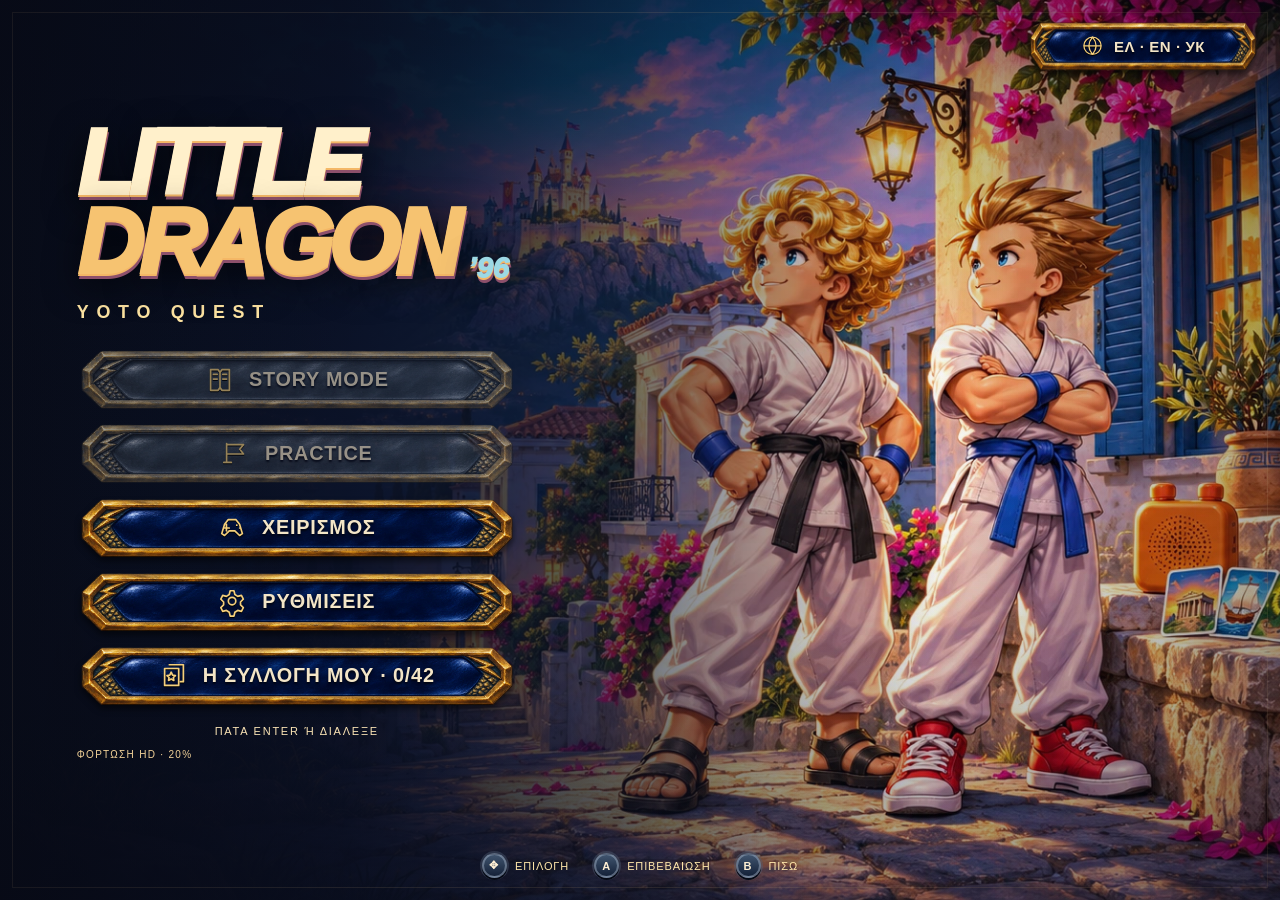
==== commit bd8aa777: "Dock mobile collection notices outside gameplay and controls" ====
--- a/index.html
+++ b/index.html
@@ -3,26 +3,26 @@
 <head>
   <meta charset="utf-8">
   <meta name="viewport" content="width=device-width,initial-scale=1,maximum-scale=1,user-scalable=no,viewport-fit=cover">
-  <title>Little Dragon ’96 · Yoto Quest — Arcade Living Story 2.19</title>
+  <title>Little Dragon ’96 · Yoto Quest — Arcade Living Story 2.20</title>
   <meta name="description" content="An illustrated arcade adventure for one or two players. Full controller support, HD environments and cinematic atmosphere.">
-  <link rel="icon" type="image/png" sizes="32x32" href="assets/app-icon-32.png?v=2.19">
-  <link rel="apple-touch-icon" sizes="180x180" href="assets/app-icon-180.png?v=2.19">
-  <link rel="manifest" href="manifest.webmanifest?v=2.19">
+  <link rel="icon" type="image/png" sizes="32x32" href="assets/app-icon-32.png?v=2.20">
+  <link rel="apple-touch-icon" sizes="180x180" href="assets/app-icon-180.png?v=2.20">
+  <link rel="manifest" href="manifest.webmanifest?v=2.20">
   <meta name="theme-color" content="#101a2b">
   <meta name="apple-mobile-web-app-capable" content="yes">
   <meta name="mobile-web-app-capable" content="yes">
   <meta name="apple-mobile-web-app-title" content="Yoto Quest">
   <meta name="apple-mobile-web-app-status-bar-style" content="black-translucent">
-  <link rel="stylesheet" href="game.css?v=2.19">
-  <link rel="stylesheet" href="remaster.css?v=2.19">
-  <link rel="stylesheet" href="character-select.css?v=2.19">
-  <link rel="stylesheet" href="family-arcade.css?v=2.19">
-  <link rel="stylesheet" href="arcade24.css?v=2.19">
-  <link rel="stylesheet" href="play-modes.css?v=2.19">
-<link rel="stylesheet" href="campaign.css?v=2.19">
-<link rel="stylesheet" href="handheld.css?v=2.19">
-<link rel="stylesheet" href="collection.css?v=2.19">
-<link rel="stylesheet" href="collection-notices.css?v=2.19">
+  <link rel="stylesheet" href="game.css?v=2.20">
+  <link rel="stylesheet" href="remaster.css?v=2.20">
+  <link rel="stylesheet" href="character-select.css?v=2.20">
+  <link rel="stylesheet" href="family-arcade.css?v=2.20">
+  <link rel="stylesheet" href="arcade24.css?v=2.20">
+  <link rel="stylesheet" href="play-modes.css?v=2.20">
+<link rel="stylesheet" href="campaign.css?v=2.20">
+<link rel="stylesheet" href="handheld.css?v=2.20">
+<link rel="stylesheet" href="collection.css?v=2.20">
+<link rel="stylesheet" href="collection-notices.css?v=2.20">
 </head>
 <body>
   <main id="game-shell">
@@ -49,58 +49,58 @@
     </div>
     <section id="screen" aria-label="Μενού παιχνιδιού"><div id="panel"></div></section>
   </main>
-  <script src="assets.js?v=2.19"></script>
-<script src="world-assets.js?v=2.19"></script>
-<script src="collection-meta.js?v=2.19"></script>
-<script src="sprite-camera.js?v=2.19"></script>
-<script src="game.js?v=2.19"></script>
-<script src="remaster.js?v=2.19"></script>
-<script src="touch-controls.js?v=2.19"></script>
-<script src="difficulty.js?v=2.19"></script>
-<script src="expansion-meta.js?v=2.19"></script>
-<script src="expansion.js?v=2.19"></script>
-<script src="character-select.js?v=2.19"></script>
-<script src="game-surface.js?v=2.19"></script>
-<script src="motion-meta.js?v=2.19"></script>
-<script src="arcade-motion.js?v=2.19"></script>
-<script src="town-meta.js?v=2.19"></script>
-<script src="living-world.js?v=2.19"></script>
-<script src="family-arcade.js?v=2.19"></script>
-<script src="arcade24.js?v=2.19"></script>
-<script src="director-meta.js?v=2.19"></script>
-<script src="scene-layout.js?v=2.19"></script>
-<script src="encounter-director.js?v=2.19"></script>
-<script src="carry-meta.js?v=2.19"></script>
-<script src="carry-motion.js?v=2.19"></script>
-<script src="play-modes.js?v=2.19"></script>
-<script src="campaign-data.js?v=2.19"></script>
-<script src="campaign-meta.js?v=2.19"></script>
-<script src="campaign-config.js?v=2.19"></script>
-<script src="campaign-loader.js?v=2.19"></script>
-<script src="campaign-flow.js?v=2.19"></script>
-<script src="campaign-views.js?v=2.19"></script>
-<script src="brawler-combat.js?v=2.19"></script>
-<script src="campaign-scenes.js?v=2.19"></script>
-<script src="brawler-air.js?v=2.19"></script>
-<script src="brawler-shops.js?v=2.19"></script>
-<script src="brawler-balance.js?v=2.19"></script>
-<script src="brawler-grips.js?v=2.19"></script>
-<script src="carry-settle.js?v=2.19"></script>
-<script src="carry-actions.js?v=2.19"></script>
-<script src="arcade-callouts.js?v=2.19"></script>
-<script src="audio-continuity.js?v=2.19"></script>
-<script src="boss-waves.js?v=2.19"></script>
-<script src="dynamic-weather.js?v=2.19"></script>
-<script src="regional-weather.js?v=2.19"></script>
-<script src="arcade-destruction.js?v=2.19"></script>
-<script src="arcade-bomber.js?v=2.19"></script>
-<script src="environment-audio.js?v=2.19"></script>
-<script src="enemy-reactions.js?v=2.19"></script>
-<script src="collection-catalog.js?v=2.19"></script>
-<script src="collection.js?v=2.19"></script>
-<script src="collection-notices.js?v=2.19"></script>
-<script src="surprise-events.js?v=2.19"></script>
-<script src="locales.js?v=2.19"></script>
-<script src="campaign-locales.js?v=2.19"></script>
-<script src="localization.js?v=2.19"></script>
+  <script src="assets.js?v=2.20"></script>
+<script src="world-assets.js?v=2.20"></script>
+<script src="collection-meta.js?v=2.20"></script>
+<script src="sprite-camera.js?v=2.20"></script>
+<script src="game.js?v=2.20"></script>
+<script src="remaster.js?v=2.20"></script>
+<script src="touch-controls.js?v=2.20"></script>
+<script src="difficulty.js?v=2.20"></script>
+<script src="expansion-meta.js?v=2.20"></script>
+<script src="expansion.js?v=2.20"></script>
+<script src="character-select.js?v=2.20"></script>
+<script src="game-surface.js?v=2.20"></script>
+<script src="motion-meta.js?v=2.20"></script>
+<script src="arcade-motion.js?v=2.20"></script>
+<script src="town-meta.js?v=2.20"></script>
+<script src="living-world.js?v=2.20"></script>
+<script src="family-arcade.js?v=2.20"></script>
+<script src="arcade24.js?v=2.20"></script>
+<script src="director-meta.js?v=2.20"></script>
+<script src="scene-layout.js?v=2.20"></script>
+<script src="encounter-director.js?v=2.20"></script>
+<script src="carry-meta.js?v=2.20"></script>
+<script src="carry-motion.js?v=2.20"></script>
+<script src="play-modes.js?v=2.20"></script>
+<script src="campaign-data.js?v=2.20"></script>
+<script src="campaign-meta.js?v=2.20"></script>
+<script src="campaign-config.js?v=2.20"></script>
+<script src="campaign-loader.js?v=2.20"></script>
+<script src="campaign-flow.js?v=2.20"></script>
+<script src="campaign-views.js?v=2.20"></script>
+<script src="brawler-combat.js?v=2.20"></script>
+<script src="campaign-scenes.js?v=2.20"></script>
+<script src="brawler-air.js?v=2.20"></script>
+<script src="brawler-shops.js?v=2.20"></script>
+<script src="brawler-balance.js?v=2.20"></script>
+<script src="brawler-grips.js?v=2.20"></script>
+<script src="carry-settle.js?v=2.20"></script>
+<script src="carry-actions.js?v=2.20"></script>
+<script src="arcade-callouts.js?v=2.20"></script>
+<script src="audio-continuity.js?v=2.20"></script>
+<script src="boss-waves.js?v=2.20"></script>
+<script src="dynamic-weather.js?v=2.20"></script>
+<script src="regional-weather.js?v=2.20"></script>
+<script src="arcade-destruction.js?v=2.20"></script>
+<script src="arcade-bomber.js?v=2.20"></script>
+<script src="environment-audio.js?v=2.20"></script>
+<script src="enemy-reactions.js?v=2.20"></script>
+<script src="collection-catalog.js?v=2.20"></script>
+<script src="collection.js?v=2.20"></script>
+<script src="collection-notices.js?v=2.20"></script>
+<script src="surprise-events.js?v=2.20"></script>
+<script src="locales.js?v=2.20"></script>
+<script src="campaign-locales.js?v=2.20"></script>
+<script src="localization.js?v=2.20"></script>
 </body></html>
--- a/collection-notices.css
+++ b/collection-notices.css
@@ -3,3 +3,15 @@
 @keyframes collection-arrival{from{opacity:0;transform:translateX(28px)}to{opacity:1;transform:translateX(0)}}
 .collection-notice[data-calm="true"]{animation:none;transition:none}.collection-notice[data-calm="true"][data-leaving="true"]{transform:none}
 @media(max-width:500px){.collection-notice{gap:8px;min-height:94px;padding:9px 10px 12px 8px}.notice-medallion{width:60px;height:72px}.notice-copy strong{font-size:15px}.notice-copy small{font-size:9px;letter-spacing:.5px}.notice-copy b{font-size:10px}.notice-copy span{font-size:9px}}
+.collection-notice[data-dock="mobile"]{height:64px;min-height:0;max-width:none;gap:6px;padding:5px 7px 7px;box-shadow:0 0 0 2px #060d19,inset 0 0 15px #f6c65b20;animation:notice-dock-arrival .2s ease-out;transition:opacity .2s;transform:none!important;overflow:hidden}
+.collection-notice[data-dock="mobile"] .notice-medallion{width:38px;height:46px}
+.collection-notice[data-dock="mobile"] .notice-copy{gap:3px}
+.collection-notice[data-dock="mobile"] .notice-copy small,.collection-notice[data-dock="mobile"] .notice-copy span{display:none}
+.collection-notice[data-dock="mobile"] .notice-copy strong{font-size:12px;line-height:12px;display:-webkit-box;-webkit-line-clamp:2;-webkit-box-orient:vertical;overflow:hidden}
+.collection-notice[data-dock="mobile"] .notice-copy b{font-size:9px;line-height:10px}
+.collection-notice[data-dock="mobile"] .notice-timer{height:2px;bottom:3px}
+@keyframes notice-dock-arrival{from{opacity:0}to{opacity:1}}
+@media(pointer:coarse){.collection-console .collection-header{min-height:72px}.collection-notice-header .collection-header>*{visibility:hidden}.collection-notice-portrait .handheld-brand{visibility:hidden}}
+@media(pointer:coarse){#screen:is([data-page="collection"],[data-page="collection-detail"],[data-page="collection-store"],[data-page="shop"]){padding-top:max(8px,calc(var(--safe-top) + 8px));padding-bottom:max(8px,calc(var(--safe-bottom) + 8px))}.collection-console{height:min(760px,calc(100dvh - var(--safe-top) - var(--safe-bottom) - 24px))}}
+@media(pointer:coarse) and (orientation:landscape){#game{position:absolute;top:calc(var(--safe-top) + 72px);left:50%;width:min(100vw,calc((100dvh - var(--safe-top) - 72px)*1.777778));height:min(calc(100dvh - var(--safe-top) - 72px),56.25vw);transform:translateX(-50%);margin:0!important;transition:none!important;animation:none!important}.utility,.touch-game .utility{top:calc(var(--safe-top) + 8px)}}
+.collection-notice[data-dock="mobile"][data-calm="true"]{animation:none;transition:none}
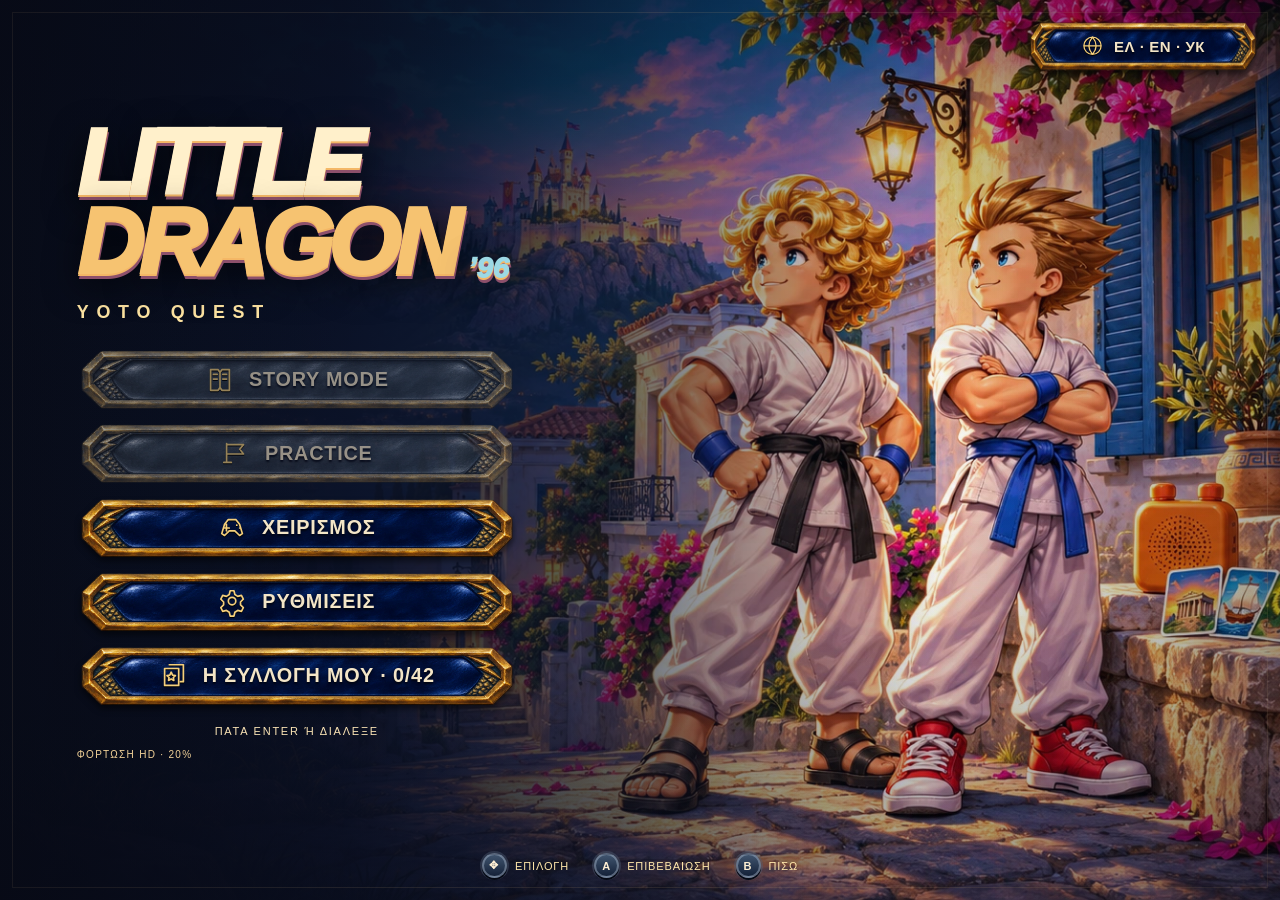
==== commit 4bdd0cc5: "Restore full mobile landscape canvas and use compact HUD notices" ====
--- a/index.html
+++ b/index.html
@@ -3,26 +3,26 @@
 <head>
   <meta charset="utf-8">
   <meta name="viewport" content="width=device-width,initial-scale=1,maximum-scale=1,user-scalable=no,viewport-fit=cover">
-  <title>Little Dragon ’96 · Yoto Quest — Arcade Living Story 2.20</title>
+  <title>Little Dragon ’96 · Yoto Quest — Arcade Living Story 2.21</title>
   <meta name="description" content="An illustrated arcade adventure for one or two players. Full controller support, HD environments and cinematic atmosphere.">
-  <link rel="icon" type="image/png" sizes="32x32" href="assets/app-icon-32.png?v=2.20">
-  <link rel="apple-touch-icon" sizes="180x180" href="assets/app-icon-180.png?v=2.20">
-  <link rel="manifest" href="manifest.webmanifest?v=2.20">
+  <link rel="icon" type="image/png" sizes="32x32" href="assets/app-icon-32.png?v=2.21">
+  <link rel="apple-touch-icon" sizes="180x180" href="assets/app-icon-180.png?v=2.21">
+  <link rel="manifest" href="manifest.webmanifest?v=2.21">
   <meta name="theme-color" content="#101a2b">
   <meta name="apple-mobile-web-app-capable" content="yes">
   <meta name="mobile-web-app-capable" content="yes">
   <meta name="apple-mobile-web-app-title" content="Yoto Quest">
   <meta name="apple-mobile-web-app-status-bar-style" content="black-translucent">
-  <link rel="stylesheet" href="game.css?v=2.20">
-  <link rel="stylesheet" href="remaster.css?v=2.20">
-  <link rel="stylesheet" href="character-select.css?v=2.20">
-  <link rel="stylesheet" href="family-arcade.css?v=2.20">
-  <link rel="stylesheet" href="arcade24.css?v=2.20">
-  <link rel="stylesheet" href="play-modes.css?v=2.20">
-<link rel="stylesheet" href="campaign.css?v=2.20">
-<link rel="stylesheet" href="handheld.css?v=2.20">
-<link rel="stylesheet" href="collection.css?v=2.20">
-<link rel="stylesheet" href="collection-notices.css?v=2.20">
+  <link rel="stylesheet" href="game.css?v=2.21">
+  <link rel="stylesheet" href="remaster.css?v=2.21">
+  <link rel="stylesheet" href="character-select.css?v=2.21">
+  <link rel="stylesheet" href="family-arcade.css?v=2.21">
+  <link rel="stylesheet" href="arcade24.css?v=2.21">
+  <link rel="stylesheet" href="play-modes.css?v=2.21">
+<link rel="stylesheet" href="campaign.css?v=2.21">
+<link rel="stylesheet" href="handheld.css?v=2.21">
+<link rel="stylesheet" href="collection.css?v=2.21">
+<link rel="stylesheet" href="collection-notices.css?v=2.21">
 </head>
 <body>
   <main id="game-shell">
@@ -49,58 +49,58 @@
     </div>
     <section id="screen" aria-label="Μενού παιχνιδιού"><div id="panel"></div></section>
   </main>
-  <script src="assets.js?v=2.20"></script>
-<script src="world-assets.js?v=2.20"></script>
-<script src="collection-meta.js?v=2.20"></script>
-<script src="sprite-camera.js?v=2.20"></script>
-<script src="game.js?v=2.20"></script>
-<script src="remaster.js?v=2.20"></script>
-<script src="touch-controls.js?v=2.20"></script>
-<script src="difficulty.js?v=2.20"></script>
-<script src="expansion-meta.js?v=2.20"></script>
-<script src="expansion.js?v=2.20"></script>
-<script src="character-select.js?v=2.20"></script>
-<script src="game-surface.js?v=2.20"></script>
-<script src="motion-meta.js?v=2.20"></script>
-<script src="arcade-motion.js?v=2.20"></script>
-<script src="town-meta.js?v=2.20"></script>
-<script src="living-world.js?v=2.20"></script>
-<script src="family-arcade.js?v=2.20"></script>
-<script src="arcade24.js?v=2.20"></script>
-<script src="director-meta.js?v=2.20"></script>
-<script src="scene-layout.js?v=2.20"></script>
-<script src="encounter-director.js?v=2.20"></script>
-<script src="carry-meta.js?v=2.20"></script>
-<script src="carry-motion.js?v=2.20"></script>
-<script src="play-modes.js?v=2.20"></script>
-<script src="campaign-data.js?v=2.20"></script>
-<script src="campaign-meta.js?v=2.20"></script>
-<script src="campaign-config.js?v=2.20"></script>
-<script src="campaign-loader.js?v=2.20"></script>
-<script src="campaign-flow.js?v=2.20"></script>
-<script src="campaign-views.js?v=2.20"></script>
-<script src="brawler-combat.js?v=2.20"></script>
-<script src="campaign-scenes.js?v=2.20"></script>
-<script src="brawler-air.js?v=2.20"></script>
-<script src="brawler-shops.js?v=2.20"></script>
-<script src="brawler-balance.js?v=2.20"></script>
-<script src="brawler-grips.js?v=2.20"></script>
-<script src="carry-settle.js?v=2.20"></script>
-<script src="carry-actions.js?v=2.20"></script>
-<script src="arcade-callouts.js?v=2.20"></script>
-<script src="audio-continuity.js?v=2.20"></script>
-<script src="boss-waves.js?v=2.20"></script>
-<script src="dynamic-weather.js?v=2.20"></script>
-<script src="regional-weather.js?v=2.20"></script>
-<script src="arcade-destruction.js?v=2.20"></script>
-<script src="arcade-bomber.js?v=2.20"></script>
-<script src="environment-audio.js?v=2.20"></script>
-<script src="enemy-reactions.js?v=2.20"></script>
-<script src="collection-catalog.js?v=2.20"></script>
-<script src="collection.js?v=2.20"></script>
-<script src="collection-notices.js?v=2.20"></script>
-<script src="surprise-events.js?v=2.20"></script>
-<script src="locales.js?v=2.20"></script>
-<script src="campaign-locales.js?v=2.20"></script>
-<script src="localization.js?v=2.20"></script>
+  <script src="assets.js?v=2.21"></script>
+<script src="world-assets.js?v=2.21"></script>
+<script src="collection-meta.js?v=2.21"></script>
+<script src="sprite-camera.js?v=2.21"></script>
+<script src="game.js?v=2.21"></script>
+<script src="remaster.js?v=2.21"></script>
+<script src="touch-controls.js?v=2.21"></script>
+<script src="difficulty.js?v=2.21"></script>
+<script src="expansion-meta.js?v=2.21"></script>
+<script src="expansion.js?v=2.21"></script>
+<script src="character-select.js?v=2.21"></script>
+<script src="game-surface.js?v=2.21"></script>
+<script src="motion-meta.js?v=2.21"></script>
+<script src="arcade-motion.js?v=2.21"></script>
+<script src="town-meta.js?v=2.21"></script>
+<script src="living-world.js?v=2.21"></script>
+<script src="family-arcade.js?v=2.21"></script>
+<script src="arcade24.js?v=2.21"></script>
+<script src="director-meta.js?v=2.21"></script>
+<script src="scene-layout.js?v=2.21"></script>
+<script src="encounter-director.js?v=2.21"></script>
+<script src="carry-meta.js?v=2.21"></script>
+<script src="carry-motion.js?v=2.21"></script>
+<script src="play-modes.js?v=2.21"></script>
+<script src="campaign-data.js?v=2.21"></script>
+<script src="campaign-meta.js?v=2.21"></script>
+<script src="campaign-config.js?v=2.21"></script>
+<script src="campaign-loader.js?v=2.21"></script>
+<script src="campaign-flow.js?v=2.21"></script>
+<script src="campaign-views.js?v=2.21"></script>
+<script src="brawler-combat.js?v=2.21"></script>
+<script src="campaign-scenes.js?v=2.21"></script>
+<script src="brawler-air.js?v=2.21"></script>
+<script src="brawler-shops.js?v=2.21"></script>
+<script src="brawler-balance.js?v=2.21"></script>
+<script src="brawler-grips.js?v=2.21"></script>
+<script src="carry-settle.js?v=2.21"></script>
+<script src="carry-actions.js?v=2.21"></script>
+<script src="arcade-callouts.js?v=2.21"></script>
+<script src="audio-continuity.js?v=2.21"></script>
+<script src="boss-waves.js?v=2.21"></script>
+<script src="dynamic-weather.js?v=2.21"></script>
+<script src="regional-weather.js?v=2.21"></script>
+<script src="arcade-destruction.js?v=2.21"></script>
+<script src="arcade-bomber.js?v=2.21"></script>
+<script src="environment-audio.js?v=2.21"></script>
+<script src="enemy-reactions.js?v=2.21"></script>
+<script src="collection-catalog.js?v=2.21"></script>
+<script src="collection.js?v=2.21"></script>
+<script src="collection-notices.js?v=2.21"></script>
+<script src="surprise-events.js?v=2.21"></script>
+<script src="locales.js?v=2.21"></script>
+<script src="campaign-locales.js?v=2.21"></script>
+<script src="localization.js?v=2.21"></script>
 </body></html>
--- a/collection-notices.css
+++ b/collection-notices.css
@@ -3,15 +3,19 @@
 @keyframes collection-arrival{from{opacity:0;transform:translateX(28px)}to{opacity:1;transform:translateX(0)}}
 .collection-notice[data-calm="true"]{animation:none;transition:none}.collection-notice[data-calm="true"][data-leaving="true"]{transform:none}
 @media(max-width:500px){.collection-notice{gap:8px;min-height:94px;padding:9px 10px 12px 8px}.notice-medallion{width:60px;height:72px}.notice-copy strong{font-size:15px}.notice-copy small{font-size:9px;letter-spacing:.5px}.notice-copy b{font-size:10px}.notice-copy span{font-size:9px}}
-.collection-notice[data-dock="mobile"]{height:64px;min-height:0;max-width:none;gap:6px;padding:5px 7px 7px;box-shadow:0 0 0 2px #060d19,inset 0 0 15px #f6c65b20;animation:notice-dock-arrival .2s ease-out;transition:opacity .2s;transform:none!important;overflow:hidden}
-.collection-notice[data-dock="mobile"] .notice-medallion{width:38px;height:46px}
-.collection-notice[data-dock="mobile"] .notice-copy{gap:3px}
-.collection-notice[data-dock="mobile"] .notice-copy small,.collection-notice[data-dock="mobile"] .notice-copy span{display:none}
-.collection-notice[data-dock="mobile"] .notice-copy strong{font-size:12px;line-height:12px;display:-webkit-box;-webkit-line-clamp:2;-webkit-box-orient:vertical;overflow:hidden}
-.collection-notice[data-dock="mobile"] .notice-copy b{font-size:9px;line-height:10px}
-.collection-notice[data-dock="mobile"] .notice-timer{height:2px;bottom:3px}
+.collection-notice:is([data-dock="mobile"],[data-dock="hud"]){height:64px;min-height:0;max-width:none;gap:6px;padding:5px 7px 7px;box-shadow:0 0 0 2px #060d19,inset 0 0 15px #f6c65b20;animation:notice-dock-arrival .2s ease-out;transition:opacity .2s;transform:none!important;overflow:hidden}
+.collection-notice:is([data-dock="mobile"],[data-dock="hud"]) .notice-medallion{width:38px;height:46px}
+.collection-notice:is([data-dock="mobile"],[data-dock="hud"]) .notice-copy{gap:3px}
+.collection-notice:is([data-dock="mobile"],[data-dock="hud"]) .notice-copy small,.collection-notice:is([data-dock="mobile"],[data-dock="hud"]) .notice-copy span{display:none}
+.collection-notice:is([data-dock="mobile"],[data-dock="hud"]) .notice-copy strong{font-size:12px;line-height:12px;display:-webkit-box;-webkit-line-clamp:2;-webkit-box-orient:vertical;overflow:hidden}
+.collection-notice:is([data-dock="mobile"],[data-dock="hud"]) .notice-copy b{font-size:9px;line-height:10px}
+.collection-notice:is([data-dock="mobile"],[data-dock="hud"]) .notice-timer{height:2px;bottom:3px}
 @keyframes notice-dock-arrival{from{opacity:0}to{opacity:1}}
 @media(pointer:coarse){.collection-console .collection-header{min-height:72px}.collection-notice-header .collection-header>*{visibility:hidden}.collection-notice-portrait .handheld-brand{visibility:hidden}}
 @media(pointer:coarse){#screen:is([data-page="collection"],[data-page="collection-detail"],[data-page="collection-store"],[data-page="shop"]){padding-top:max(8px,calc(var(--safe-top) + 8px));padding-bottom:max(8px,calc(var(--safe-bottom) + 8px))}.collection-console{height:min(760px,calc(100dvh - var(--safe-top) - var(--safe-bottom) - 24px))}}
-@media(pointer:coarse) and (orientation:landscape){#game{position:absolute;top:calc(var(--safe-top) + 72px);left:50%;width:min(100vw,calc((100dvh - var(--safe-top) - 72px)*1.777778));height:min(calc(100dvh - var(--safe-top) - 72px),56.25vw);transform:translateX(-50%);margin:0!important;transition:none!important;animation:none!important}.utility,.touch-game .utility{top:calc(var(--safe-top) + 8px)}}
-.collection-notice[data-dock="mobile"][data-calm="true"]{animation:none;transition:none}
+.collection-notice:is([data-dock="mobile"],[data-dock="hud"])[data-calm="true"]{animation:none;transition:none}
+.collection-notice[data-dock="hud"]{height:34px;padding:3px 6px 5px;gap:5px}
+.collection-notice[data-dock="hud"] .notice-medallion{width:22px;height:24px}
+.collection-notice[data-dock="hud"] .notice-copy{gap:1px;overflow:hidden}
+.collection-notice[data-dock="hud"] .notice-copy strong{font-size:10px;line-height:11px;display:block;white-space:nowrap;overflow:hidden;text-overflow:ellipsis}
+.collection-notice[data-dock="hud"] .notice-copy b{font-size:8px;line-height:9px;white-space:nowrap;overflow:hidden;text-overflow:ellipsis;max-width:100%}
